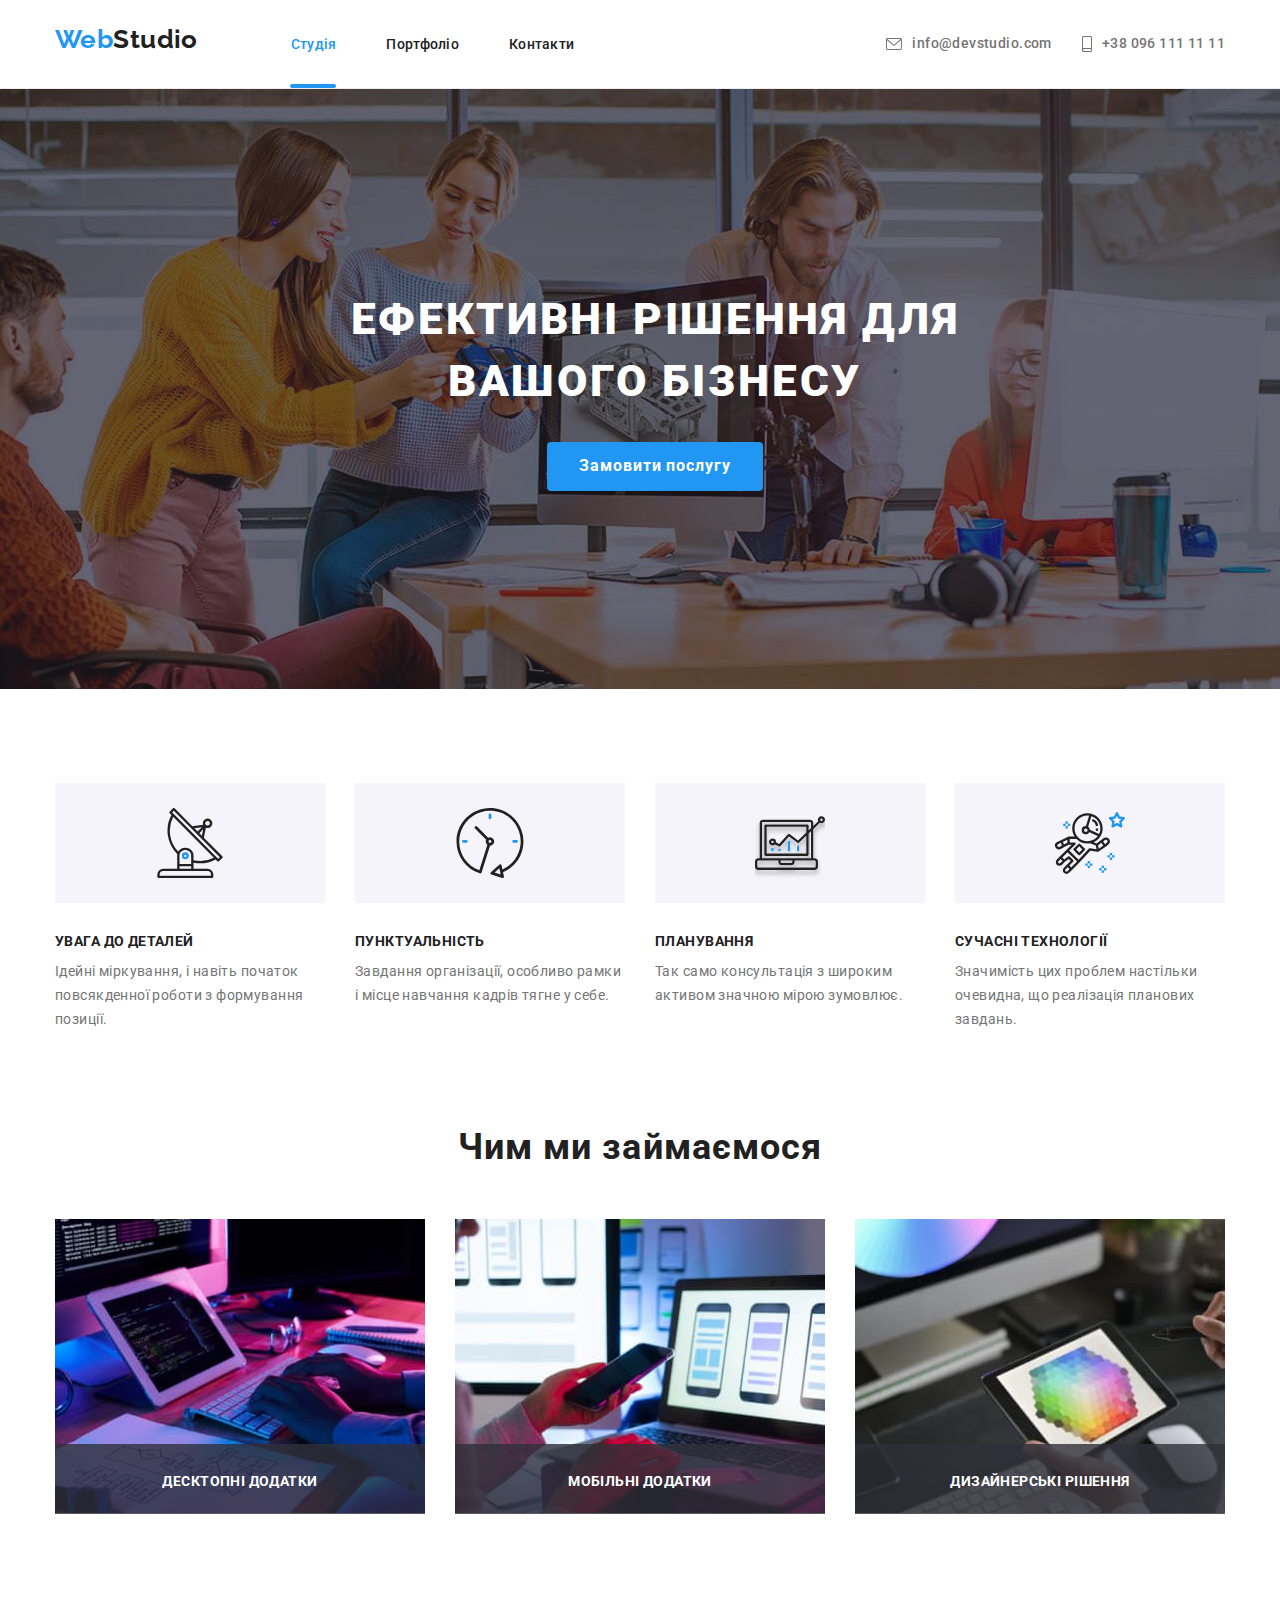
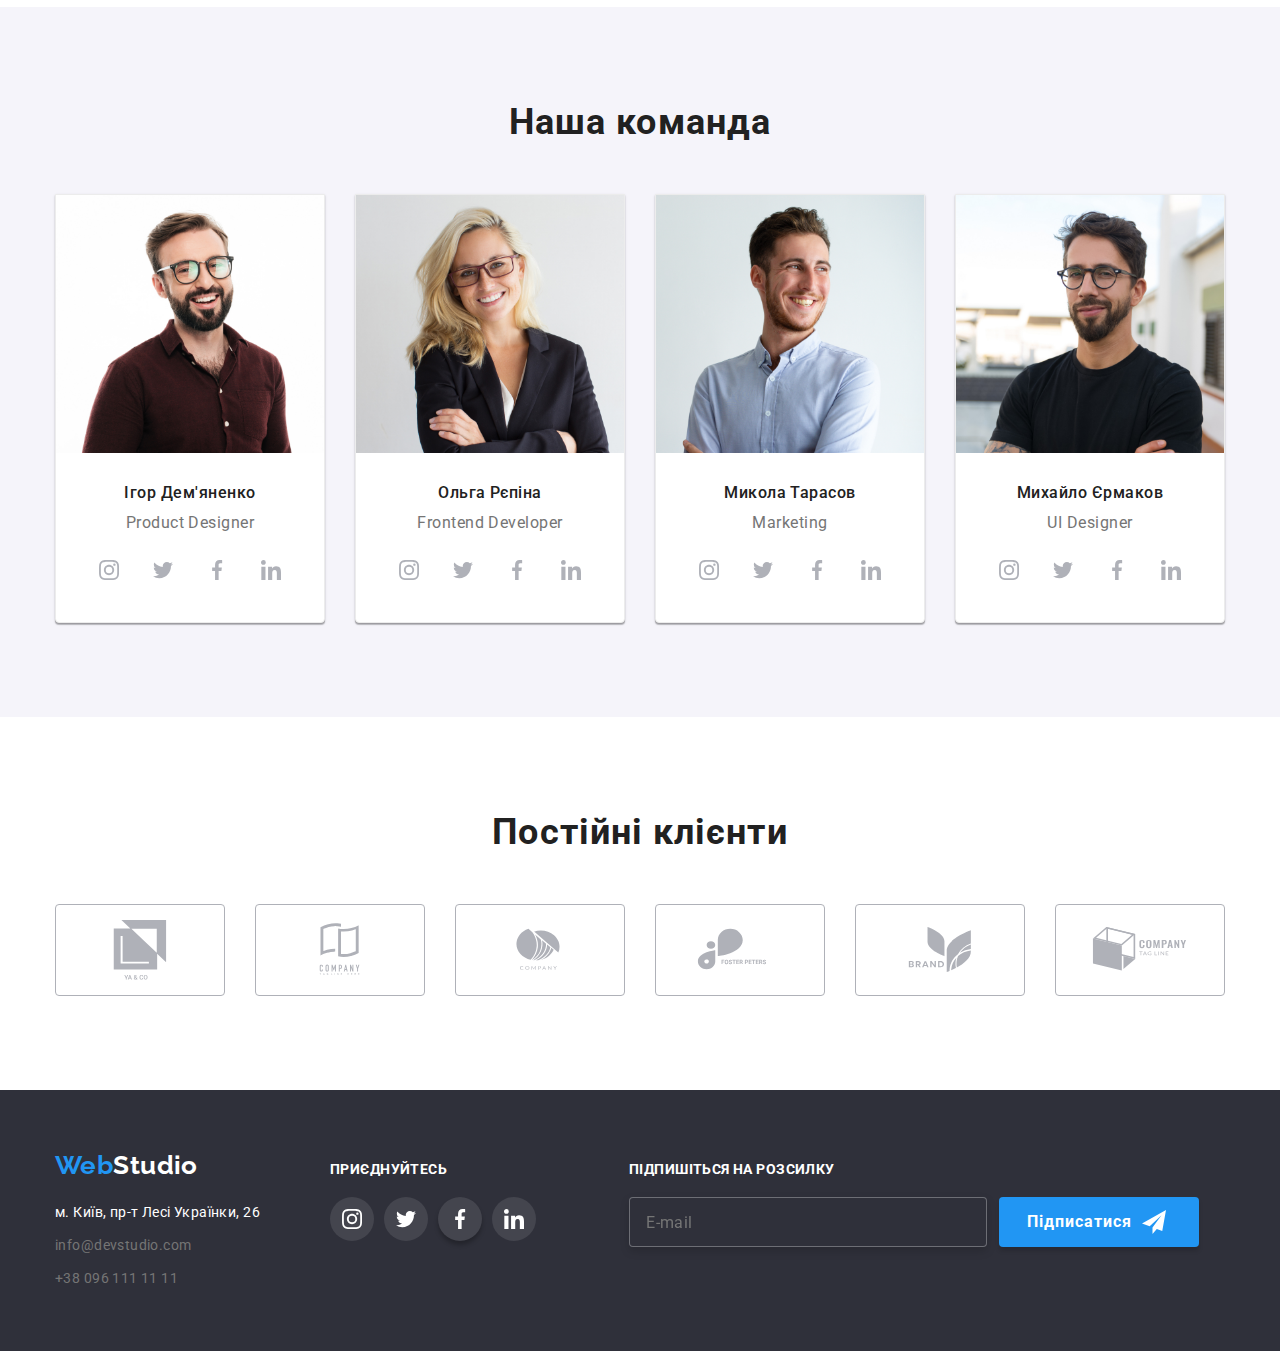
==== index.html @ ccd96817 "10.10" ====
<!DOCTYPE html>
<html lang="uk">
<head>
    
    <meta charset="UTF-8">
    <meta http-equiv="X-UA-Compatible" content="IE=edge">
    <meta name="viewport" content="width=device-width, initial-scale=1.0">
    <title>Document</title>
    <link rel="preconnect" href="https://fonts.googleapis.com">
    <link rel="preconnect" href="https://fonts.gstatic.com" crossorigin>
    <link href="https://fonts.googleapis.com/css2?family=Raleway:wght@700&family=Roboto:wght@400;500;700;900&display=swap" rel="stylesheet">
    <link rel="stylesheet" href="https://cdnjs.cloudflare.com/ajax/libs/modern-normalize/1.1.0/modern-normalize.min.css">
    <link rel="stylesheet" href="./css/stiles.css">
    
</head>

<body>
    <header>
       
 <div class="container">
    <div class="nav">
        <nav class="main-nav">
            <a href="./index.html" class="logo"><span class="web">Web</span>Studio </a>
            <ul class="site-nav">
                <li class="item-nav"><a href="./index.html" class="site-nav-active">Студія </a></li>
                <li class="item-nav"><a href="./portfolio.html" class="site-nav ">Портфоліо </a></li>
                <li class="item-nav"><a href="" class="site-nav">Контакти </a></li>
               
             </ul>
         </nav>
           
         <ul class="connection">
          
            
            <li class="icon-mail">
              <a href="mailto:info@devstudio.com" class="mail">
                 <svg class="mail-logo"><use  href="./img/sprite.svg#icon-envelope">
                 </use></svg>info@devstudio.com 
              </a>
            </li>
            
            <li class="icon-phone"><a href="tel:+380961111111" class="phone"> <svg class="phone-logo" >
              <use  href="./img/sprite.svg#icon-smartphone">
              </use>
             </svg>+38 096 111 11 11
           </a></li>
        </ul>
          
    </div>
   
        
            
        
 </div>
        
    </header>
    <main>
        
        <section class="hero">
            <div class="container"> 
                <div class="hero-div" >
                    <h1 class="hero-title">Ефективні рішення для вашого бізнесу</h1>
                     
                                 
                    <button  class="button order" data-modal-open>Замовити послугу</button>
                </div>
               
            </div> 
                
           
            
           
        </section>
       
       
            
            <section class="section">
                <div class="container">
                    
                 <h2 class="visually-hidden">Переваги роботи з нами</h2>
                  <ul class="benefits-m">
                    <li class="item icon-antena" >
                      
                            <h3 class="benefits">УВАГА ДО ДЕТАЛЕЙ</h3>
                            <p class="text">Ідейні міркування, і навіть початок повсякденної роботи з формування позиції. </p>
                       
                    </li>
    
                    <li class="item icon-clock">
                      
                        <h3 class="benefits">ПУНКТУАЛЬНІСТЬ</h3>
                        <p class="text">Завдання організації, особливо рамки і місце навчання кадрів тягне у себе.</p>
                    </li>
               
                    <li class="item icon-pc">
                        <h3 class="benefits">ПЛАНУВАННЯ</h3>
                        <p class="text">Так само консультація з широким активом значною мірою зумовлює. </p>
                        
                    </li>
            
                    <li class="item icon-cosmo">
                        <h3 class="benefits">СУЧАСНІ ТЕХНОЛОГІЇ</h3>
                        <p class="text">Значимість цих проблем настільки очевидна, що реалізація планових завдань.</p>
                        
                    </li>
                  </ul>
               </div>
            </section>
            <section class="section-ow">
                <h2 class="work list">Чим ми займаємося</h2>
                <div class="container">
                    <ul class="what we work">
                        <li class="item">
                            <div class="card-thumb-decstop">
                                <img src="./img/box1.jpg" alt="верстка" />
                                
                              </div>
                            
                        </li>

                        <li  class="item">
                            <div class="card-thumb-mobail">
                                <img src="./img/box2.jpg" alt="верстка" />
                              </div>
                            
                        </li>

                        <li  class="item">
                            <div class="card-thumb-disain">
                                <img src="./img/box3.jpg" alt="верстка" />
                              </div>
                            
                        </li>
                    </ul>
                </div>
            </section>

                    
             
                
                
            
            <section class="section-team ">
                
                    <h2 class="work"> Наша команда</h2>
                    <div class="container">
                      <ul class="team">
                        <li class="item-team">
                            
                                <div class="card-thumb">
                                  <img src="./img/igor.jpg" alt="Ігор Дем'яненко" />
                                </div>
                    
                                <div class="card-comand">
                                    <h3 class="comand">Ігор Дем'яненко</h3>
                                  <p class="card-text">
                                    Product Designer
                                  </p>
                                  <ul class="action" >
                                    
                                    <li class="list-social">
                                      <a href="" class="link-icon">
                                        <svg  class="svg" >
                                          <use href="./img/sprite.svg#icon-instagram">
                                          
                                          </use>
                                        </svg>
                                      </a>
                                      
                                    </li>
                                   <li class="list-social">
                                    <a href="" class="link-icon">
                                     <svg class="svg">
                                      <use href="./img/sprite.svg#icon-twitter">
                                      
                                      </use>
                                     </svg>
                                    </a>
                                   </li>

                                    
                                    <li class="list-social">
                                      <a href="" class="link-icon">
                                       <svg class="svg">
                                        <use href="./img/sprite.svg#icon-facebook">
                                        
                                        </use>
                                        </svg>
                                      </a>
                                    </li>
                                    
                                      <li class="list-social">
                                        <a href="" class="link-icon">
                                         <svg class="svg">
                                          <use href="./img/sprite.svg#icon-linkedin">
                                          
                                          </use>
                                          </svg>
                                        </a>
                                      </li>
                                    
                                  </ul>
                                </div>
                              
                        </li>


                        <li class="item-team">
                            
                                <div class="card-thumb">
                                  <img src="./img/olga.jpg" alt="Ольга Рєпіна" />
                                </div>
                    
                                <div class="card-comand">
                                    <h3 class="comand">Ольга Рєпіна</h3>
                                  <p class="card-text">
                                    Frontend Developer
                                  </p>

                                  <ul class="action" >
                                    
                                    <li class="list-social">
                                      <a href="" class="link-icon">
                                        <svg  class="svg" >
                                          <use href="./img/sprite.svg#icon-instagram">
                                          
                                          </use>
                                        </svg>
                                      </a>
                                      
                                    </li>
                                   <li class="list-social">
                                    <a href="" class="link-icon">
                                     <svg class="svg">
                                      <use href="./img/sprite.svg#icon-twitter">
                                      
                                      </use>
                                     </svg>
                                    </a>
                                   </li>

                                    
                                    <li class="list-social">
                                      <a href="" class="link-icon">
                                       <svg class="svg">
                                        <use href="./img/sprite.svg#icon-facebook">
                                        
                                        </use>
                                        </svg>
                                      </a>
                                    </li>
                                    
                                      <li class="list-social">
                                        <a href="" class="link-icon">
                                         <svg class="svg">
                                          <use href="./img/sprite.svg#icon-linkedin">
                                          
                                          </use>
                                          </svg>
                                        </a>
                                      </li>
                                    
                                  </ul>
                                </div>
                              
                        </li>


                        <li class="item-team">
                            
                                <div class="card-thumb">
                                  <img src="./img/mikola.jpg" alt="Микола Тарасов" />
                                </div>
                    
                                <div class="card-comand">
                                    <h3 class="comand">Микола Тарасов</h3>
                                  <p class="card-text">
                                    Marketing
                                  </p>

                                  <ul class="action" >
                                    
                                    <li class="list-social">
                                      <a href="" class="link-icon">
                                        <svg  class="svg" >
                                          <use href="./img/sprite.svg#icon-instagram">
                                          
                                          </use>
                                        </svg>
                                      </a>
                                      
                                    </li>
                                   <li class="list-social">
                                    <a href="" class="link-icon">
                                     <svg class="svg">
                                      <use href="./img/sprite.svg#icon-twitter">
                                      
                                      </use>
                                     </svg>
                                    </a>
                                   </li>

                                    
                                    <li class="list-social">
                                      <a href="" class="link-icon">
                                       <svg class="svg">
                                        <use href="./img/sprite.svg#icon-facebook">
                                        
                                        </use>
                                        </svg>
                                      </a>
                                    </li>
                                    
                                      <li class="list-social">
                                        <a href="" class="link-icon">
                                         <svg class="svg">
                                          <use href="./img/sprite.svg#icon-linkedin">
                                          
                                          </use>
                                          </svg>
                                        </a>
                                      </li>
                                    
                                  </ul>
                                </div>
                              
                            
                        </li>
                        <li class="item-team">
                            
                                <div class="card-thumb">
                                  <img src="./img/mixailo.jpg" alt="Михайло Єрмаков" />
                                </div>
                    
                                <div class="card-comand">
                                    <h3 class="comand">Михайло Єрмаков</h3>
                                  <p class="card-text">
                                    UI Designer
                                  </p>
                                  <ul class="action" >
                                    
                                    <li class="list-social">
                                      <a href="" class="link-icon">
                                        <svg  class="svg" >
                                          <use href="./img/sprite.svg#icon-instagram">
                                          
                                          </use>
                                        </svg>
                                      </a>
                                      
                                    </li>
                                   <li class="list-social">
                                    <a href="" class="link-icon">
                                     <svg class="svg">
                                      <use href="./img/sprite.svg#icon-twitter">
                                      
                                      </use>
                                     </svg>
                                    </a>
                                   </li>

                                    
                                    <li class="list-social">
                                      <a href="" class="link-icon">
                                       <svg class="svg">
                                        <use href="./img/sprite.svg#icon-facebook">
                                        
                                        </use>
                                        </svg>
                                      </a>
                                    </li>
                                    
                                      <li class="list-social">
                                        <a href="" class="link-icon">
                                         <svg class="svg">
                                          <use href="./img/sprite.svg#icon-linkedin">
                                          
                                          </use>
                                          </svg>
                                        </a>
                                      </li>
                                    
                                  </ul>
                                </div>
                              
                            
                        </li>
                    </ul>
                    </div>
                
                
                
            </section>
             <section>
              <h2 class="work">Постійні клієнти</h2>
              <div class="container">
                <ul class="clients">
                  
                  <li class="client-item">
                    <a href="" class="client-icon">
                      <svg class="client-logo" >
                       <use class="log" href="./img/sprite.svg#icon-Logo">
              
                       </use>
                      </svg>
                   </a>
                  </li>

                  <li class="client-item">
                    <a href="" class="client-icon">
                      <svg class="client-logo" >
                       <use class="log" href="./img/sprite.svg#icon-Logo-1">
              
                       </use>
                      </svg>
                   </a>
                  </li>

                  <li class="client-item">
                    <a href="" class="client-icon">
                      <svg class="client-logo" >
                       <use class="log" href="./img/sprite.svg#icon-Logo-2">
              
                       </use>
                      </svg>
                   </a>
                  </li>

                  <li class="client-item">
                    <a href="" class="client-icon">
                      <svg class="client-logo" >
                       <use class="log" href="./img/sprite.svg#icon-Logo-3">
              
                       </use>
                      </svg>
                   </a>
                  </li>

                  <li class="client-item">
                    <a href="" class="client-icon">
                      <svg class="client-logo" >
                       <use class="log" href="./img/sprite.svg#icon-Logo-4">
              
                       </use>
                      </svg>
                   </a>
                  </li>

                  <li class="client-item">
                    <a href="" class="client-icon">
                      <svg class="client-logo" >
                       <use class="log" href="./img/sprite.svg#icon-Logo-5">
              
                       </use>
                      </svg>
                   </a>
                  </li>
                </ul>
              </div>
             </section>
             
    </main>
    <footer>
        <div class="container">

          
          <div class="footer">
                    <ul class="footer-list">
                      <address>
                      <a href="./index.html" class="footer logo"><span class="web">Web</span><span class="studio">Studio</span>  </a>
                       <li class="item-footer"><a href="https://goo.gl/maps/DoAB9uZvHpaGdHEg8" class="address"> м. Київ, пр-т Лесі Українки, 26</a></li> 
                       <li class="item-footer"><a href="mailto:info@devstudio.com" class="footer-mail ">info@devstudio.com </a></li>
                       <li class="item-footer"><a href="tel:+380961111111" class="footer-phone">+38 096 111 11 11 </a></li>
                      </address>
                      </ul>

                <div class="union">
                  <p class="union-footer">ПРИЄДНУЙТЕСЬ</p>
                <ul class="link-footer">

                  <li class="list-social">
                    <a href="" class="icon-footer">
                      <svg  class="svg" >
                        <use href="./img/sprite.svg#icon-instagram">
                        
                        </use>
                      </svg>
                    </a>
                    
                  </li>

                  <li class="list-social">
                    <a href="" class="icon-footer">
                      <svg  class="svg" >
                        <use href="./img/sprite.svg#icon-twitter">
                        
                        </use>
                      </svg>
                    </a>
                    
                  </li>

                  <li class="list-social">
                    <a href="" class="icon-footer-fb">
                      <svg  class="svg" >
                        <use href="./img/sprite.svg#icon-facebook">
                        
                        </use>
                      </svg>
                    </a>
                    
                  </li>

                  <li class="list-social">
                    <a href="" class="icon-footer">
                      <svg  class="svg" >
                        <use href="./img/sprite.svg#icon-linkedin">
                        
                        </use>
                      </svg>
                    </a>
                    
                  </li>
                 
                  

                </ul>
                </div>
                <div class="footer-sub">
                <div class="subscription">
                  <label >Підпишіться на розсилку</label> <input type="email" placeholder="E-mail" class="subscry">
                  
                </div>

                
                  <button class="button-sub"> Підписатися  <svg class="send"><use  href="./img/sprite.svg#icon-icon-send">
                  </use></svg>
                </button>
                </div>
                
          </div>
            
                
                

                
            
           
        </div>
        
       

    </footer>
   
    <div class="backdrop is-hidden" data-modal>
      <div class="modal">

          <p class="data">Залиште свої данні, ми вам передзвонимо</p>
          
          

          <label  class="form-fild"><input type="text" placeholder=" " class="form-input">
              <span class="form-label">Ім'я</span> 
              <span class="icon">
                  <svg class="svg-modal">
                      <use href="/img/icons.svg.svg#icon-person-black">
                      
                      </use>
                    </svg>
              </span>
          </label>
              
              
              
              <label  class="form-fild"><input type="tel" placeholder=" " class="form-input">
                  <span class="form-label">Телефон</span> 
                  <span class="icon">
                      <svg class="svg-modal">
                          <use href="/img/icons.svg.svg#icon-phone-black">
                          
                          </use>
                        </svg>
                  </span>
              </label>
              
          
              <label  class="form-fild"><input type="email" placeholder=" " class="form-input">
                  <span class="form-label">Пошта</span> 
                  <span class="icon">
                      <svg class="svg-modal">
                          <use href="/img/icons.svg.svg#icon-email-black">
                          
                          </use>
                        </svg>
                  </span>
              </label>
  
         
              
            
              <label for="coment" class="form-fild">Коментар <textarea name="coment" id="coment" placeholder="Введіть текст" ></textarea></label>
             
            
  
        
          
          <label for="" class="check"><input type="checkbox" name="igree" value=""  class="box">Погоджуюсь з розсилкою та приймаю  <span class="treaty">  Умови договору.</span>
            </label>
         
      
          <button class="button-send">Відправити</button>
  
          <button  class="close-modal" data-modal-close>
          <svg class="svg-modal">
            <use href="/img/sprite.svg#icon-close-black-18dp-2-1-1">
            
            </use>
          </svg>
        </button>
      </div>
     </div>

    <script src="./js/modal.js"></script>
</body>
</html>
---- css/stiles.css ----
:root{
    --primary-text-color: #757575; 
    --title-text-color:#212121;
    --accent-color: #212121;
    --active-link-color:#2196F3;
    --primary-bg-color: #fffffF;
    --bg-color:#2F303A;
    --button-bg-color:#F5F4FA;
    --icon-fill-color:#AFB1B8;
    --card-set-gap: 30px;
    --time-transition-duration:cubic-bezier(0.4, 0, 0.2, 1);
    --card-shadow: 0px 2px 1px -1px rgba(0, 0, 0, 0.2),
    0px 1px 1px 0px rgba(0, 0, 0, 0.14), 
    0px 1px 3px 0px rgba(0, 0, 0, 0.12);
}
h1,
h2,
h3,
h4,
h5,
h6,
p {
  margin: 0;
  padding: 0;
  
}
a{
    text-decoration: none;
}
body{
    
    
   color: var(--primary-text-color);
   background-color: var(--primary-bg-color);
   font-family: Roboto, sans-serif;
   font-size: 14px;
   line-height: 1.71;
   letter-spacing: 0.03em
   
}
img {
    display: block;
    max-width: 100%;
    height: auto;
  }


ul{
    list-style: none;
    margin: 0;
    padding: 0;
    margin-bottom: 0;
 } 
 /* стили навигации */
 header{
    border-bottom: 1px solid #ECECEC;
    
    
 }
 /* container */
.container{
   
    width: 1200px;
    padding: 0 15px;
    margin-left: auto;
    margin-right: auto;
}
.nav{
    display: flex;
}
 .main-nav{
    display: flex;
    
 }
 


 /* логотип */
 .logo{
    display: flex;
   
    padding-top: 24px;
    padding-bottom: 25px;
    margin-right: 93px;
    font-family: raleway, sans-serif;
    color:var(--title-text-color);
    font-weight: 700;
    font-size: 26px;
    line-height: 1.2;
    text-decoration: none;
    
    transition-property: color;
    transition-duration: 250ms;
    transition-timing-function: var(--time-transition-duration);

 }
 .logo:hover,
 .logo:focus{
    color: var(--active-link-color);
 }
 .web{ 
    color: var(--active-link-color);
    font-style: normal;
    font-weight: 700;
    font-size: 26px;
    line-height: 1.2;
 }
 
 
 
 
 .site-nav{
    display: flex;
    align-items: center;
     
    color: var(--accent-color);
    font-style: normal;
    font-weight: 500;
    line-height: 1.2;
    letter-spacing: 0.02em;
    text-decoration: none;
    margin-bottom: 0px;
    margin-top: 0;
    padding-left: 0;
    transition-property: color;
    transition-duration: 250ms;
    transition-timing-function: var(--time-transition-duration);
 }
 .site-nav-active{
    position: relative;
    
    color: var(--active-link-color);
    }
    .site-nav-active::after{
        position: absolute;
        display:inline-flex;
        content: "";
        width:100%;
        height: 4px;
        border-radius: 4px;
        background-color: var(--active-link-color);
        bottom: -36.5px ;
        right: 0.6px;
    }
    .site-nav .site-nav{
        padding-top: 32px;
        padding-bottom: 32px;
    }
 .site-nav .item-nav:not(:last-child){
    margin-right: 50px;
    
 }
 
 
.site-nav:hover,
.site-nav:focus{
    color:var(--active-link-color);
}
/* connection */
.connection{ 
    
    display: flex;
    align-items: center;
   padding-left: 0;
    margin-top: 0;
    margin-bottom: 0; 
   margin-right: 0;
   margin-left: auto;
   font-weight: 500;
   
}

.mail{
    display: flex;
    align-items: center;
    padding-top: 32px;
    padding-bottom: 32px;
    color: var(--primary-text-color);
    text-decoration: none;
    transition-property: color;
    transition-duration: 250ms;
    transition-timing-function: var(--time-transition-duration);
}



 .mail-logo{
    
    fill: var(--primary-text-color);
    width: 16px;
    height: 12px;
    margin-right: 10px;
    transition-property: color;
    transition-duration: 250ms;
    transition-timing-function: var(--time-transition-duration);
}
 
 .phone-logo{
   
    width: 10px;
    height: 16px;
    
    margin-right: 10px;
    fill: var(--primary-text-color);
    transition-property: color;
    transition-duration: 250ms;
    transition-timing-function: var(--time-transition-duration);
}
.icon-phone{
    margin-left: 30px;
    fill: var(--primary-text-color);
    transition-property: color;
    transition-duration: 250ms;
    transition-timing-function: var(--time-transition-duration);
   
}


.mail:hover,
.mail:focus{
    color:var(--active-link-color);
}
.mail:hover svg,
.mail:focus svg{
    fill:var(--active-link-color);
}
.phone{
    display: flex;
    align-items: center;
    padding-top: 32px;
    padding-bottom: 32px;
    
    margin-top: 0;
    margin-bottom: 0;  
      
    color: var(--primary-text-color);
    text-decoration: none;
    transition-property: color;
    transition-duration: 250ms;
    transition-timing-function: var(--time-transition-duration);
}

.phone:hover, 
.phone:focus{
    color:var(--active-link-color);
}

.phone:hover svg, 
.phone:focus svg{
    fill:var(--active-link-color);
}


/* hero */
.hero{
   
   background-image:url(../img/Img\ Overlay.png), url(../img/Img.jpg);
   background-repeat: no-repeat;
    background-color: var(--bg-color);
    padding: 200px 0;
   background-size: cover;
    background-position: 50% 50%;
    max-width: 1600px;
    height: 600px;
    margin-left: auto;
    margin-right: auto;
 }
 .hero-div{
    width: 1200px;
    text-align: center;
    padding: 0;
 }
.hero-title{
    width: 696px;
    color: var(--primary-bg-color);
    font-style: normal;
    font-weight: 900;
    font-size: 44px;
    line-height: 1.4;
    letter-spacing: 0.06em;
    text-transform: uppercase;    
    margin-top: 0;  
    margin-bottom: 30px;  
    margin-left: auto;
    margin-right: auto;
    
}





/* Button */

.button{
    font-family: Roboto, sans-serif;
    color: var(--primary-bg-color);
    background-color: var(--active-link-color) ;
    cursor: pointer;
    font-weight: 700;
    font-size: 16px;
    line-height: 1.8;
    letter-spacing: 0.06em;
    border: none;
    min-width: 73px;
    transition-property: color;
    transition-duration: 250ms;
    transition-timing-function: var(--time-transition-duration);

}

.button.order{
    padding: 10px 32px;
    min-width: 216px;
    border-radius: 4px;
    
}

.button:hover,
.button:focus{
    color:var(--accent-color);
    background-color: var(--active-link-color);
}

.backdrop{
    position: fixed;
    top: 0;
    left: 0;
    width: 100%;
    height: 100%;
    background-color: rgba(0, 0, 0, 0.2);
    transition-duration: 250ms;
    transition-timing-function: var(--time-transition-duration)
}

.backdrop.is-hidden{
    opacity: 0;
    pointer-events: none;
}
.modal{
    position: absolute;
    display: flex;
    flex-direction: column;
    
    top: 50%;
    left: 50%;
    transform: translate(-50%, -50%);
    width: 528px;
    min-height: 581px;
    background-color: var(--primary-bg-color);
    box-shadow: 0px 1px 3px rgba(0, 0, 0, 0.12), 0px 1px 1px rgba(0, 0, 0, 0.14), 0px 2px 1px rgba(0, 0, 0, 0.2);
    border-radius: 4px;
    padding: 40px;
    
    
}
.data{
    font-family: 'Roboto';
    font-style: normal;
    font-weight: 700;
    font-size: 20px;
    line-height: 23px;
    text-align: center;
    letter-spacing: 0.03em;
    color: var(--accent-color);

    margin-bottom: 30px;
  }

  .form-fild{
    position: relative;
    margin-bottom: 24px;
    display: flex;
    flex-direction: column;
   
  }


  .form-label{
    position: absolute;
    top: 50%;
    left: 40px;
    margin: 0;
    padding: 0;
    transform: translateY(-50%)
  }

 
  .form-fild input {
   
    
    margin: 0;
    padding: 16px 20px;
    padding-left: 50px;
    border: 1px solid var(--accent-color);
    border-radius: 4px;
    height: 40px;
  }
  
  .form-fild input:focus{
    
    border: 1px solid var(--active-link-color);
   
  }
  
  
  
  
  
    
    textarea{
        resize: none;
        padding: 12px 16px;
        height: 120px;
        margin: 0;
    }
  
    .button-send{
      font-family: 'Roboto';
      font-style: normal;
      font-weight: 700;
      font-size: 16px;
      line-height: 30px;
      margin-left: auto;
      margin-right: auto;
      letter-spacing: 0.06em;
      color: var(--primary-bg-color);
      background-color: var(--active-link-color);
      cursor: pointer;
      border: none;
      border-radius: 4px;
      padding: 10px 52px;
      
    }
  
    .check{
      display: flex;
      justify-content: center;
      align-items: center;
      margin-bottom: 30px;
      font-family: 'Roboto';
      font-style: normal;
      font-weight: 400;
      font-size: 14px;
      line-height: 24px;
      /* identical to box height, or 171% */

      letter-spacing: 0.03em;

      color: var(--primary-text-color);

    }
   
     
   .box{
    margin-right: 7px;
    width: 16px;
    height: 15px;
    
   }
   
  
   .icon{
    position: absolute;
    display: inline-block;
    top: 50%;
    left: 14px;
    transform: translateY(-50%);
    
    
   }

.svg-modal{
    width: 18px;
    height: 18px;
    top: 50%;
    transform: translateY(20%);
}

.form-fild:focus-within > .icon, .form-input:not(:placeholder-shown) + .svg-modal{
    fill: var(--active-link-color);
}

.treaty{
    color: var(--active-link-color);
    text-decoration: underline;
    margin-left: 5px;
}

.close-modal{
    position: absolute;
   
    right: -6px;
    top: 8px;
    width: 30px;
    height: 30px;
    
    fill: var(--accent-color);
    
    background-color: var(--primary-bg-color);
    background-position: center;
    border: none;
    border-radius: 50%;
    cursor: pointer;
}

.close-modal:hover{
    fill: var(--active-link-color)
}



.form-fild:focus-within > .form-label, .form-input:not(:placeholder-shown) + .form-label
 {
  transform: translate(-40px, -42px);
 
 }
/* class="benefits" */

.benefits-m{
    display: flex;
    margin-top: 0;
    margin-bottom: 0;
    padding: 0;
   
}
.benefits-m .item{
 width: 270px;
 
}
.benefits-m .item:not(:last-child){
    margin-right: 30px;
}

.benefits-m .item::before{
    display: block;
    content: "";
    height: 120px;
    background-color: var(--button-bg-color);
    background-repeat: no-repeat;
    background-position: center; 
    
}

 
.icon-antena::before{
    background-image: url("../img/Group\ \(1\).svg");
   
}
.icon-clock::before{
    background-image:url("../img/clock\ 1\ \(1\).svg") ;
}
.icon-pc::before{
    background-image: url("../img/diagram\ 1\ \(1\).svg");
}
.icon-cosmo::before{
    background-image: url("../img/astronaut\ 1\ \(1\).svg");
}
.visually-hidden{
    position: absolute;
  width: 1px;
  height: 1px;
  margin: -1px;
  border: 0;
  padding: 0;
  white-space: nowrap;
  clip-path: inset(100%);
  clip: rect(0 0 0 0);
  overflow: hidden;
}
.benefits{
    font-style: normal;
    font-weight: 700;
    font-size: 14px;
    line-height: 1.2;
    letter-spacing: 0.03em;
    text-transform: uppercase;
    color: var(--title-text-color);
    margin: 0;
    margin-bottom: 10px;
    margin-top: 30px;

}
.text{
    margin: 0;
}

/* section */
section{
    
   
    padding-top: 94px;
    padding-bottom: 94px;
}
.section-ow{
    padding-top: 0;
}

 .card-thumb{
    position: relative;
}

.card-thumb-decstop::before{
    position: absolute;
    content: "";
    display: flex;
    width: 100%;
    height: 70px;
    background-color: rgba(47, 48, 58, 0.8);
    transform: translate(0%, 225px);
}

.card-thumb-decstop::after{
    position: absolute;
    content: "Десктопні додатки";
    font-weight: 700;
    font-size: 14px;
    line-height: 16px;
    text-align: center;
    letter-spacing: 0.03em;
    color: var(--primary-bg-color);
    text-transform: uppercase;
    transform: translate(-50%, -40px);
}

.card-thumb-mobail{
    position: relative;
}
.card-thumb-mobail::before{
    position: absolute;
    content: "";
    display: flex;
    width: 100%;
    height: 70px;
    background-color: rgba(47, 48, 58, 0.8);
    transform: translate(0%, 225px);
}

.card-thumb-mobail::after{
    position: absolute;
    content: "Мобільні додатки";
    font-weight: 700;
    font-size: 14px;
    line-height: 16px;
    text-align: center;
    letter-spacing: 0.03em;
    color: var(--primary-bg-color);
    text-transform: uppercase;
    transform: translate(-50%, -40px);
}

.card-thumb-disain{
    position: relative;
}
.card-thumb-disain::before{
    position: absolute;
    content: "";
    display: flex;
    width: 100%;
    height: 70px;
    background-color: rgba(47, 48, 58, 0.8);
    transform: translate(0%, 225px);
}

.card-thumb-disain::after{
    position: absolute;
    content: "Дизайнерські рішення";
    font-weight: 700;
    font-size: 14px;
    line-height: 16px;
    text-align: center;
    letter-spacing: 0.03em;
    color: var(--primary-bg-color);
    text-transform: uppercase;
    transform: translate(-50%, -40px);
}

.card-thumb-decstop{
    position: relative;
}
/* Чим ми займаємось */


.work.list{
   
    font-style: normal;
    font-weight: 700;
    font-size: 36px;
    line-height: 1.2;
   text-align: center;
    letter-spacing: 0.03em;
   
   margin: 0;
   margin-bottom: 50px;
    color: var(--title-text-color);
}
.what.we.work{
   
  list-style: none;
  display: flex;
  gap: var(--card-set-gap);
  margin-bottom: 0;
}



/* team*/
.work{
    font-style: normal;
    font-weight: 700;
    font-size: 36px;
    line-height: 1.2;
    text-align: center;
    letter-spacing: 0.03em;
   
   margin: 0;
   margin-bottom: 50px;
    color: var(--title-text-color);
}
.section-team{
    background-color: var(--button-bg-color);
    padding: 94px 0;
}
.team{
    display: flex;
    margin-top: 0;
    margin-bottom: 0;
    padding-left: 0;
    border-radius: 4px;
  
    
    
}
.team .item-team{
    width: 270px;
    margin-right: 30px;
    border: 1px solid#ECECEC;
    border-radius: 0px 0px 4px 4px;
    background-color: var(--primary-bg-color);
    box-shadow: 0px 1px 3px rgba(0, 0, 0, 0.12), 
    0px 1px 1px rgba(0, 0, 0, 0.14), 
    0px 2px 1px rgba(0, 0, 0, 0.2);
}   
.team .item-team:nth-child(4n){
    margin-right: 0;
}

.card-comand{
    padding: 30px 0;

}
.comand{
    margin-bottom: 10px;
    line-height: 1.2;
    letter-spacing: 0.03em;
    color:  var(--title-text-color);
    font-weight: 500;
    text-align: center;
    box-shadow:(0px 4px 4px rgba(0, 0, 0, 0.25));
}

.action{
    display: flex;
    
    justify-content: center;
    margin-bottom: 0;
    
}
.svg{
    
    width: 20px;
    height: 20px;
    padding: 0;
   
}
  .list-social{
    
    margin-left: 10px;
}
.list-social:nth-child(1){
    margin-left: 0;
   }


   .link-icon{
    width: 44px;
    height: 44px;
    display: flex;
    align-items: center;
    justify-content: center;
    border: none;
    border-radius: 50%;
    background-color: var(--primary-bg-color);
    fill: var(--icon-fill-color);
    transition-property: background-color, fill;
    transition-duration: 250ms;
    transition-timing-function: var(--time-transition-duration);
    
   } 

   .link-icon:hover,
   .link-icon:focus{
    background-color: var(--active-link-color);
    fill: var(--primary-bg-color);
   }

   
    
.card-text{
    margin-bottom: 16px;
    font-size: 16px;
    line-height: 1.2;
    letter-spacing: 0.03em;
    color: var(--primary-text-color);
    text-align: center;
    font-weight: 400;
}

.clients{
    display: flex;
    margin-top: 0;
    margin-bottom: 0;
    padding-left: 0;
}

.client-item{
    display: flex;
    justify-content: center;
    width: 170px;
    height: 92px;
    margin-left: 30px;
    
   
}

.client-item:nth-child(1){
 margin-left: 0;
}

.client-icon{
    display: flex;
    justify-content: center;
    align-items: center;
    fill: var(--icon-fill-color);
    width: 100%;
    height: 100%;
    border: 1px solid #AFB1B8;
    border-radius: 4px;
    transition-property: border, fill;
    transition-duration: 250ms;
    transition-timing-function: var(--time-transition-duration);
}

.client-logo{
   width: 106px;
   height: 60px;
}

.client-icon:hover,
.client-icon:focus{
fill: var(--active-link-color);
border: 1px solid var(--active-link-color);
}


/* footer */

footer{
    display: flex;
    margin-bottom: 0;
    margin: 0px  ;
    padding: 60px 0;
    background-color: var(--bg-color);
    color: var(--primary-bg-color);
   
    
}
.footer{
    display: flex;
    align-items: baseline;
}

.footer.logo{
    display: inline-block;
    margin-bottom: 20px;
    margin-left: 0;
    margin-right: 0;
    padding: 0;
}

 .item-footer{
    margin-bottom: 9px;
}
 .item-footer:last-child{
    margin-bottom: 0;
}
.address{
    
    text-decoration: none;
    font-style: normal;
    color:var(--primary-bg-color)
    


}

.footer-mail,
.footer-phone{
    font-style: normal;
    color: var(--primary-text-color);
    text-decoration: none;
    transition-property: color;
    transition-duration: 250ms;
    transition-timing-function: var(--time-transition-duration);   
    
}
.address:hover,
.address:focus,
.footer-mail:hover,
.footer-mail:focus,
.footer-phone:hover,
.footer-phone:focus{
    color:var(--active-link-color);
    
}

.link-footer{
    display: flex;
    
    
}
.union{
    margin-left: 70px;
    
}

.union-footer{
    
   
    font-weight: 700;
    font-size: 14px;
    line-height: 16px;
    letter-spacing: 0.03em;
    text-transform: uppercase;
    margin-bottom: 20px;
}
.icon-footer{
    display: flex;
    align-items: center;
    justify-content: center;
    background-color: rgba(255, 255, 255, 0.1);
    border: none;
    border-radius: 50%;
    width: 44px;
    height: 44px;
    fill: var(--primary-bg-color);
    transition-property: background-color;
    transition-duration: 250ms;
    transition-timing-function: var(--time-transition-duration);
}
.icon-footer:hover,
.icon-footer:focus,
.icon-footer-fb:focus,
.icon-footer-fb:hover{
    background-color: var(--active-link-color);
}


.icon-footer-fb{
    display: flex;
    align-items: center;
    justify-content: center;
    background-color: rgba(255, 255, 255, 0.1);
    border: none;
    border-radius: 50%;
    width: 44px;
    height: 44px;
    fill: var(--primary-bg-color);
    box-shadow: 0px 4px 4px rgba(0, 0, 0, 0.25);
}

.subscription{
    display: flex;
    flex-direction: column;
    justify-content: center;
    margin-left: 93px;
    text-transform: uppercase;
    font-weight: 700;
    font-size: 14px;
    line-height: 16px;
}

.subscry{
    width: 358px;
    height: 50px;
    background-color: var(--bg-color);
    border: 1px solid rgba(255, 255, 255, 0.3);
    filter: drop-shadow(0px 4px 4px rgba(0, 0, 0, 0.15));
    border-radius: 4px;
    padding-left: 16px;
    margin-top: 20px;
    font-family: 'Roboto';
    font-style: normal;
    font-weight: 400;
    font-size: 16px;
    line-height: 20px;
    /* identical to box height, or 125% */
    letter-spacing: 0.03em;
    color: rgba(255, 255, 255, 0.6);
}

.button-sub{
    width: 200px;
    height: 50px;
    background-color: var(--active-link-color);
    box-shadow: 0px 4px 4px rgba(0, 0, 0, 0.15);
    border-radius: 4px;
    border: none;
    padding: 10px 28px;
    font-family: 'Roboto';
    font-style: normal;
    font-weight: 700;
    font-size: 16px;
    line-height: 30px;
/* identical to box height, or 188% */
    letter-spacing: 0.06em;
    color: var(--primary-bg-color);
    margin-left: 12px;
    cursor: pointer;
    display: flex;
    align-items: center;

}

.button-sub:hover,
.button-sub:focus{
    color:var(--accent-color);
    
}

.button-sub:hover svg,
.button-sub:focus svg{
    fill:var(--accent-color);
}

.send{
    width: 24px;
    height: 24px;
    fill: var(--primary-bg-color);
    margin-left: 10px;
}

.footer-sub{
    display: flex;
    align-items: flex-end
}
/* portfolio */

.studio{
    color: var(--primary-bg-color);
    font-style: normal;
    font-weight: 700;
    font-size: 26px;
    line-height: 31px;
}
.studio:hover{
color:var(--active-link-color);
}


.our-work{
    display: flex;
    justify-content: center;
    min-width: 73px;
    padding-left: 0;
    margin-top: 0;
    margin-bottom: 50px;
    border-radius: 4px;
   
   

    
}

.our-work .item + .item{
    margin-left: 8px;
}
.button.port.active{
    background-color: var(--active-link-color);
    color: var(--primary-bg-color) ;
    padding: 6px 25px;
   
}
.button.port{
    color: var(--accent-color);
    font-style: normal;
    font-weight: 500;
    font-size: 16px;
    line-height: 1.2;
    background-color: var(--button-bg-color);
    letter-spacing: 0.03em;
    height: 38px;
    left: 593px;
    top: 174px;
    padding: 6px 22px;
    border-radius: 4px;
    transition-property: color, background-color;
    transition-duration: 250ms;
    transition-timing-function: var(--time-transition-duration);
}
.button.port.active:hover,
.button.port.active:focus,
.button.port:hover,
.button.port:focus{
    color: var(--primary-bg-color);
    background-color: var(--active-link-color);
}
.item-foto{
    
    transition-property:  box-shadow;
    transition-duration: 250ms;
    transition-timing-function: var(--time-transition-duration);
    
}
.foto-overley{
    position: relative;
    width: 370px;
    height: 294px;
    overflow: hidden;
}
.foto-overley::before{
    position: absolute;
    content: "";
    top: 0;
    left: 0;
    width: 100%;
    height: 100%;
    background-color: rgba(33, 150, 243, 0.9);;
    transform: translatey(100%);
    transition: transform 250ms var(--time-transition-duration);
}
.foto-overley::after{
    position: absolute;
    content: "Ресурс пропонує комплексні пропозиції з різним рівнем функціоналу та сервісів. Все це дозволить відвідувачу отримати вичерпні відомості про компанію чи приватну особу.";
    font-size: 18px;
    line-height: 1.56;
    color: var(--primary-bg-color);
    top: 0;
    left: 0;
    width: 100%;
    padding: 63px 24px;
    transform: translatey(100%);
    transition: transform 250ms var(--time-transition-duration);
    
}

 .item-foto:hover .foto-overley::after, 
 .item-foto:focus .foto-overley:focus:after,
 .item-foto:hover .foto-overley::before, 
 .item-foto:focus .foto-overley:focus::before{
    transform: translateY(0);
}


.item-foto:hover, 
.item-foto:focus{
    box-shadow: 0px 4px 4px rgba(0, 0, 0, 0.25);
}
.port-photo{
    width: 1200px;
    display: flex;
    flex-wrap: wrap;
    padding-left: 0;
    padding-right: 0;
    margin-top: 0;
    margin-bottom: 0;
    
}

.list-foto{
    text-decoration: none;
}

.port-photo > .item-foto{
    flex-basis: calc(100% / 3 - var(--card-set-gap));
    
    
    margin-left: var(--card-set-gap);
    margin-top: var(--card-set-gap);
}
.port-photo > .item-foto:nth-child(3n + 1) {
    margin-left: 0;
   
  }
  .port-photo > .item-foto:nth-child(-n + 3) {
    margin-top: 0;
  }


   
.portfolio{
    margin-bottom: 4px;
    font-style: normal;
    font-weight: 700;
    font-size: 18px;
    line-height: 2;
    
    letter-spacing: 0.06em;
    color: var(--title-text-color);

}

.name{
   
    font-style: normal;
    font-weight: 400;
    font-size: 16px;
    line-height: 1.88;
    letter-spacing: 0.03em;
    color: var(--primary-text-color);
    margin: 0;
}
.card-content{
    padding: 20px 24px;
    border: 1px solid #EEEEEE;
    
}
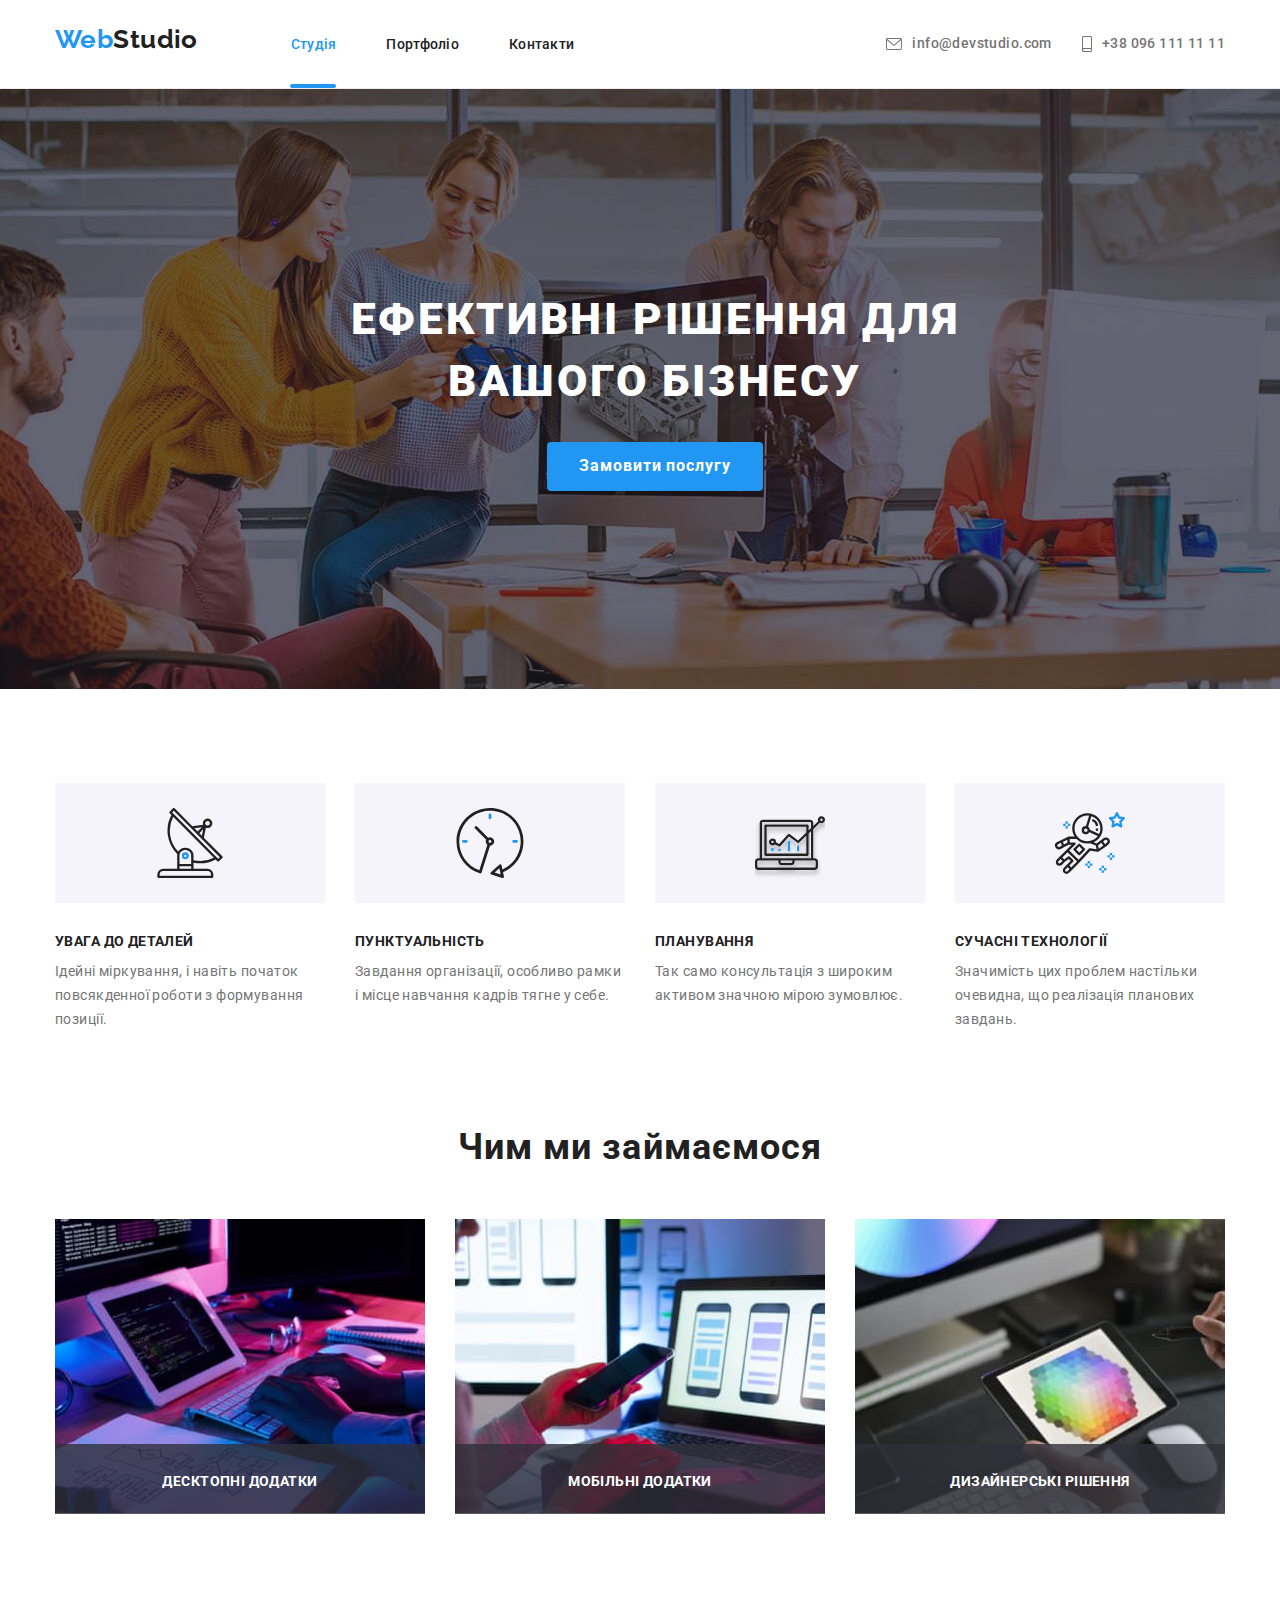
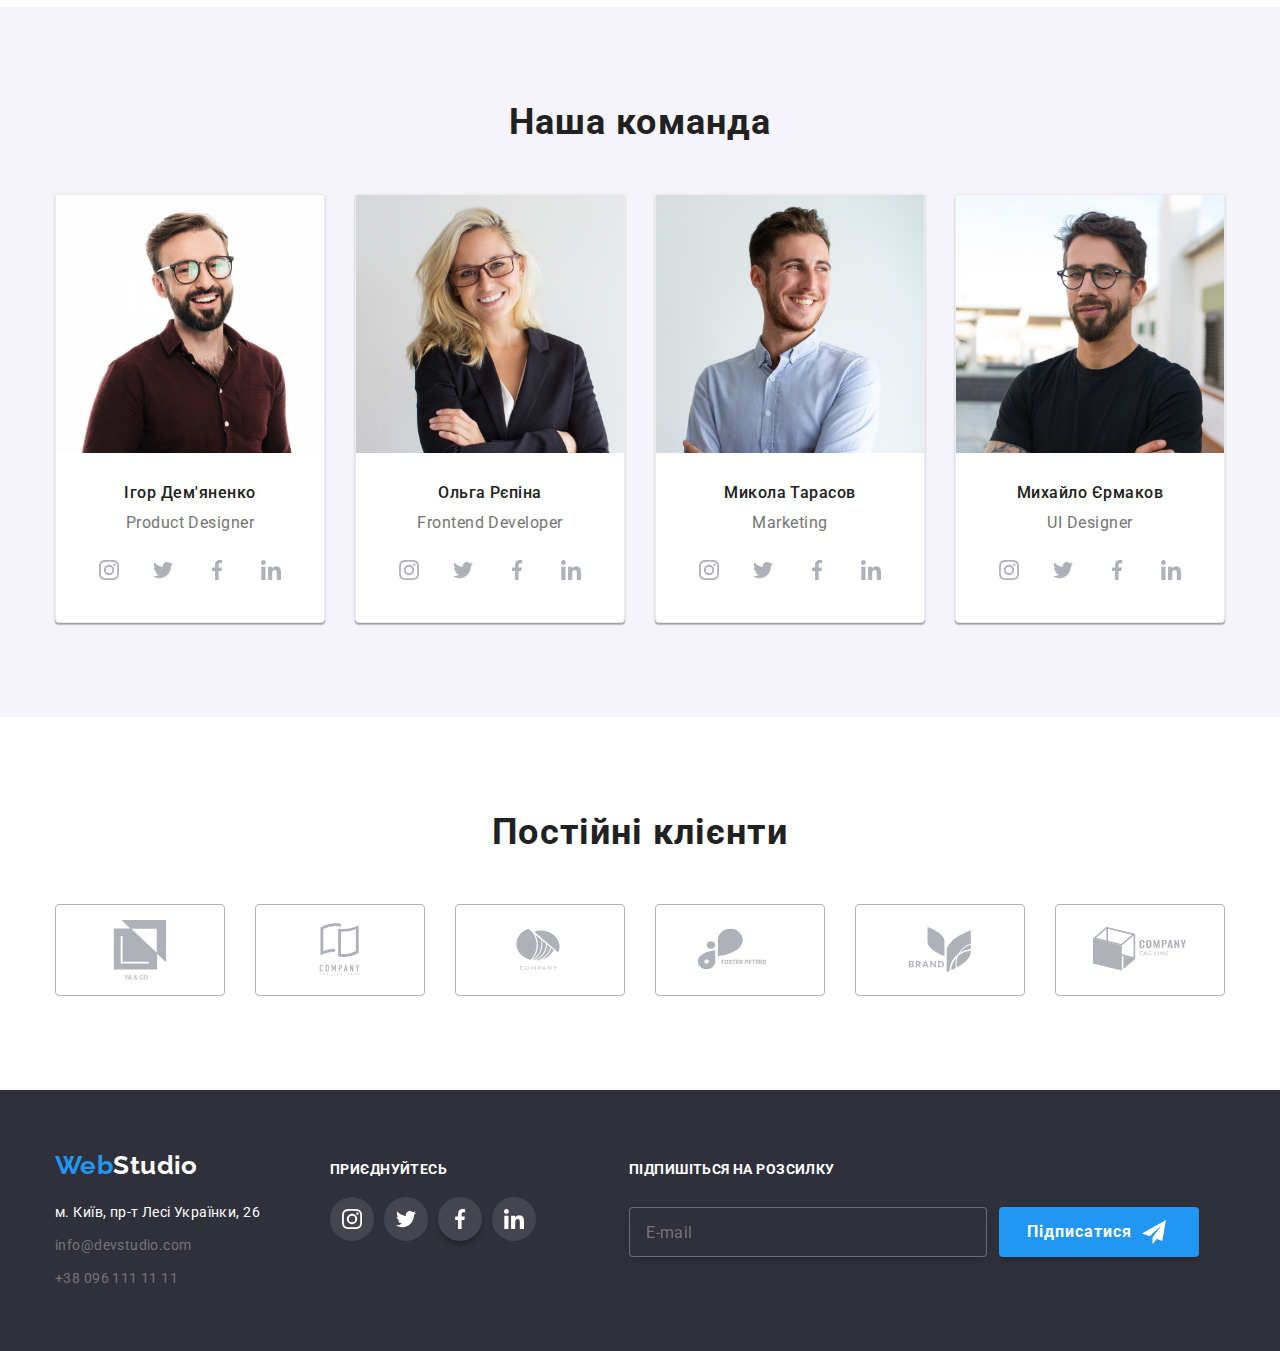
==== commit 4a8d447d: "11.10" ====
--- a/index.html
+++ b/index.html
@@ -539,12 +539,6 @@
                 </div>
                 
           </div>
-            
-                
-                
-
-                
-            
            
         </div>
         
@@ -553,71 +547,84 @@
     </footer>
    
     <div class="backdrop is-hidden" data-modal>
-      <div class="modal">
-
-          <p class="data">Залиште свої данні, ми вам передзвонимо</p>
-          
-          
-
-          <label  class="form-fild"><input type="text" placeholder=" " class="form-input">
-              <span class="form-label">Ім'я</span> 
+      
+
+         
+          
+          <form class="modal">
+
+            <p class="data">Залиште свої данні, ми вам передзвонимо</p>
+
+
+
+
+            <label  class="form-fild">Ім'я<input type="text" placeholder=" " class="form-input">
+              
               <span class="icon">
                   <svg class="svg-modal">
-                      <use href="/img/icons.svg.svg#icon-person-black">
+                      <use href="./img/icons.svg.svg#icon-person-black">
                       
                       </use>
                     </svg>
               </span>
           </label>
-              
-              
-              
-              <label  class="form-fild"><input type="tel" placeholder=" " class="form-input">
-                  <span class="form-label">Телефон</span> 
-                  <span class="icon">
-                      <svg class="svg-modal">
-                          <use href="/img/icons.svg.svg#icon-phone-black">
-                          
-                          </use>
-                        </svg>
-                  </span>
-              </label>
-              
-          
-              <label  class="form-fild"><input type="email" placeholder=" " class="form-input">
-                  <span class="form-label">Пошта</span> 
-                  <span class="icon">
-                      <svg class="svg-modal">
-                          <use href="/img/icons.svg.svg#icon-email-black">
-                          
-                          </use>
-                        </svg>
-                  </span>
-              </label>
-  
-         
-              
-            
-              <label for="coment" class="form-fild">Коментар <textarea name="coment" id="coment" placeholder="Введіть текст" ></textarea></label>
-             
-            
-  
+          
+            
+          
+            <label  class="form-fild">Телефон<input type="tel" placeholder=" " class="form-input">
+              
+              <span class="icon">
+                  <svg class="svg-modal">
+                      <use href="./img/icons.svg.svg#icon-phone-black">
+                      
+                      </use>
+                    </svg>
+              </span>
+          </label>
+          
+
+          
+            
+              <label  class="form-fild" >Пошта <input type="email" placeholder=" " class="form-input">
+               
+                <span class="icon">
+                    <svg class="svg-modal">
+                        <use href="./img/icons.svg.svg#icon-email-black">
+                        
+                        </use>
+                      </svg>
+                </span>
+            </label>
+          
+            <label > Коментар
+              
+               <textarea name="" placeholder="Введіть текст" ></textarea>
+               
+            </label>
+           
+          
+
+      
         
-          
-          <label for="" class="check"><input type="checkbox" name="igree" value=""  class="box">Погоджуюсь з розсилкою та приймаю  <span class="treaty">  Умови договору.</span>
-            </label>
-         
-      
-          <button class="button-send">Відправити</button>
-  
-          <button  class="close-modal" data-modal-close>
+        <label  class="check"><input type="checkbox" name="igree" value=""  class="box">Погоджуюсь з розсилкою та приймаю  <span class="treaty">  Умови договору.</span>
+          </label>
+       
+    
+        <button class="button-send">Відправити</button>
+
+        <button  class="close-modal" data-modal-close>
           <svg class="svg-modal">
-            <use href="/img/sprite.svg#icon-close-black-18dp-2-1-1">
+            <use href="./img/sprite.svg#icon-close-black-18dp-2-1-1">
             
             </use>
           </svg>
         </button>
-      </div>
+          </form>
+            
+              
+  
+          
+      
      </div>
 
     <script src="./js/modal.js"></script>
--- a/css/stiles.css
+++ b/css/stiles.css
@@ -368,33 +368,45 @@
   }
 
   .form-fild{
+    display: flex;
+    flex-direction: column;
     position: relative;
-    margin-bottom: 24px;
-    display: flex;
-    flex-direction: column;
+   
+    
+   
    
   }
 
 
-  .form-label{
+  /* .form-label{
     position: absolute;
-    top: 50%;
-    left: 40px;
+    top: -18px;
+    left: 0px;
     margin: 0;
     padding: 0;
-    transform: translateY(-50%)
-  }
-
+    font-family: 'Roboto';
+    font-style: normal;
+    font-weight: 400;
+    font-size: 12px;
+    line-height: 14px;
+    letter-spacing: 0.01em;
+  } */
+
+
+label{
+    margin: 0;
+    display: flex;
+    flex-direction: column;
+    margin-bottom: 10px;
+}
+  
  
   .form-fild input {
-   
-    
     margin: 0;
     padding: 16px 20px;
-    padding-left: 50px;
-    border: 1px solid var(--accent-color);
+    padding-left: 42px;
+    border: 1px solid rgba(33, 33, 33, 0.2);
     border-radius: 4px;
-    height: 40px;
   }
   
   .form-fild input:focus{
@@ -403,18 +415,21 @@
    
   }
   
-  
-  
-  
-  
-    
-    textarea{
+    
+  textarea{
+       
         resize: none;
+        margin: 0;
+        border: 1px solid rgba(33, 33, 33, 0.2);
+        border-radius: 4px;
         padding: 12px 16px;
         height: 120px;
-        margin: 0;
     }
   
+    textarea:hover{
+        border: 1px solid var(--active-link-color);
+    }
+
     .button-send{
       font-family: 'Roboto';
       font-style: normal;
@@ -437,6 +452,7 @@
       display: flex;
       justify-content: center;
       align-items: center;
+      flex-direction: row;
       margin-bottom: 30px;
       font-family: 'Roboto';
       font-style: normal;
@@ -465,7 +481,8 @@
     display: inline-block;
     top: 50%;
     left: 14px;
-    transform: translateY(-50%);
+    transform: translate (-50%);
+    
     
     
    }
@@ -488,6 +505,8 @@
 }
 
 .close-modal{
+    display: flex;
+    
     position: absolute;
    
     right: -6px;
@@ -498,8 +517,8 @@
     fill: var(--accent-color);
     
     background-color: var(--primary-bg-color);
-    background-position: center;
-    border: none;
+    
+    border: 1px solid rgba(0, 0, 0, 0.1);
     border-radius: 50%;
     cursor: pointer;
 }
@@ -510,11 +529,11 @@
 
 
 
-.form-fild:focus-within > .form-label, .form-input:not(:placeholder-shown) + .form-label
+/* .form-fild:focus-within > .form-label, .form-input:not(:placeholder-shown) + .form-label
  {
   transform: translate(-40px, -42px);
  
- }
+ } */
 /* class="benefits" */
 
 .benefits-m{
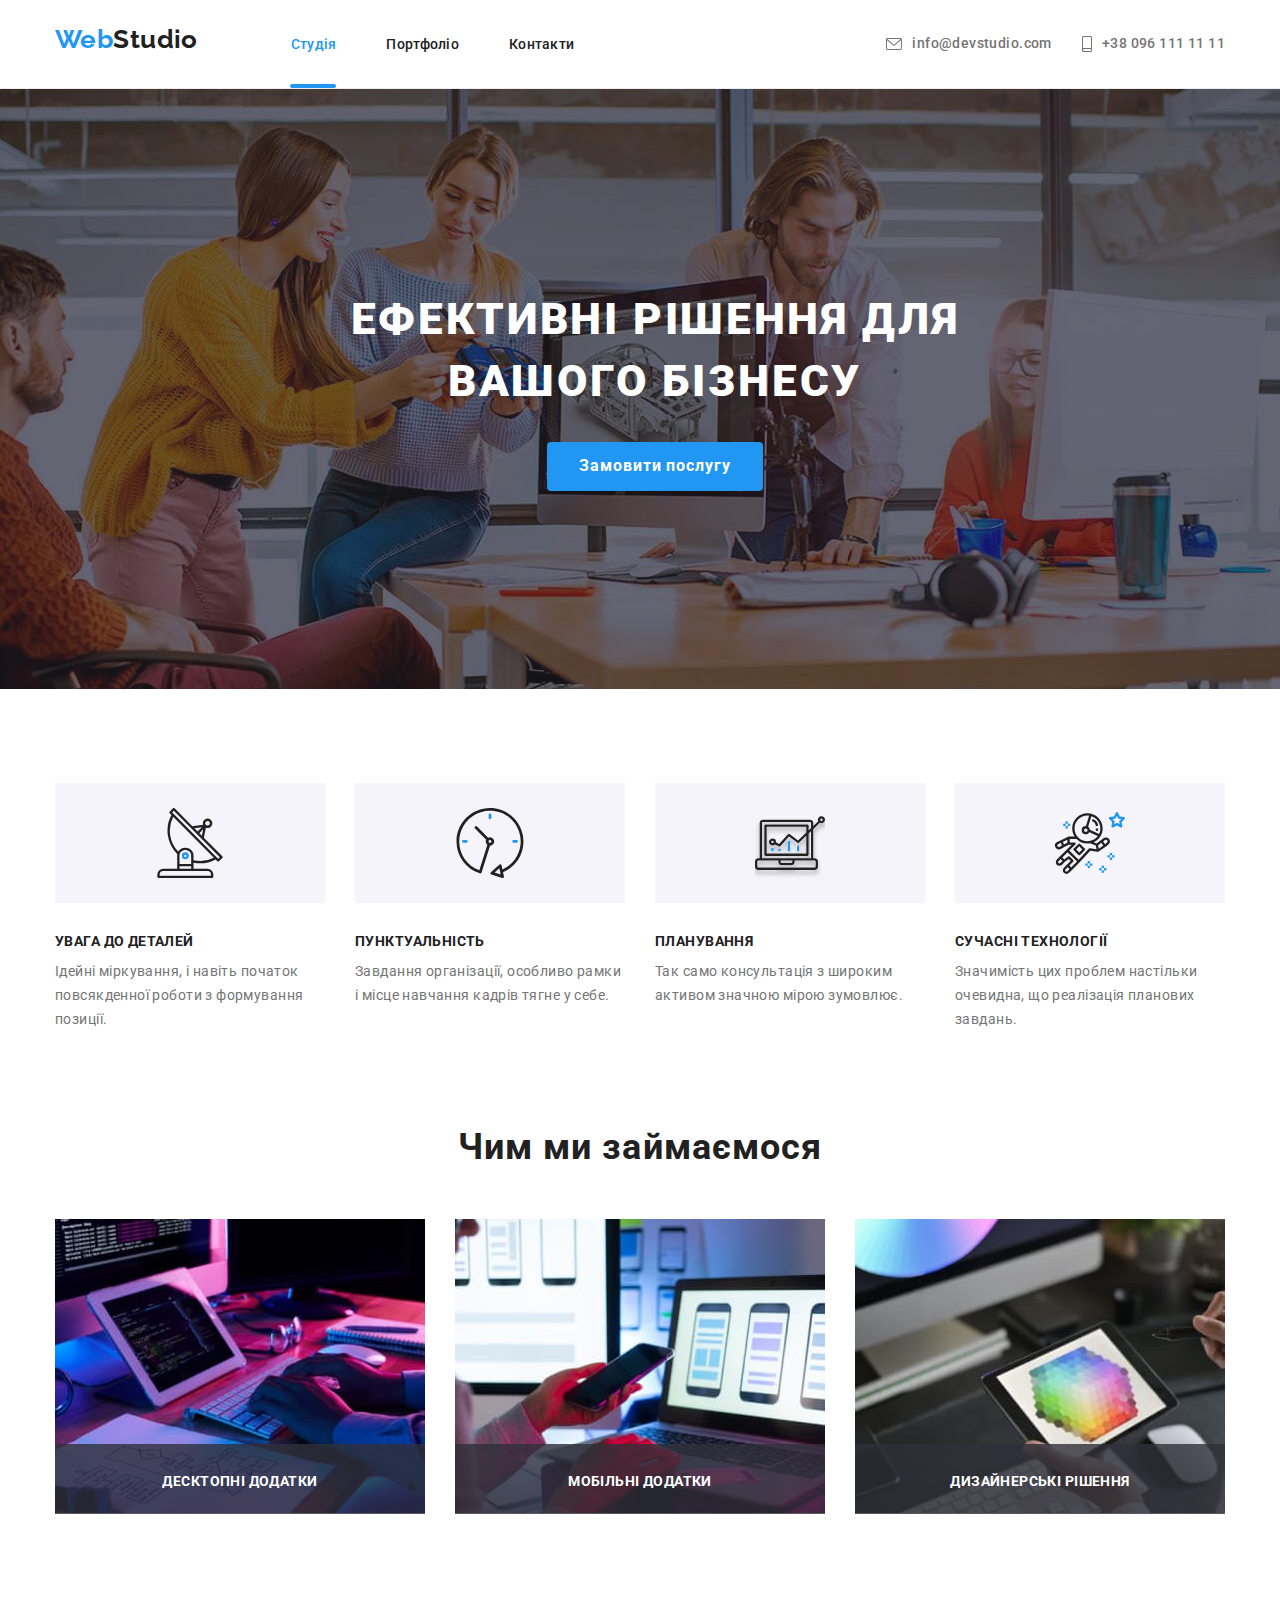
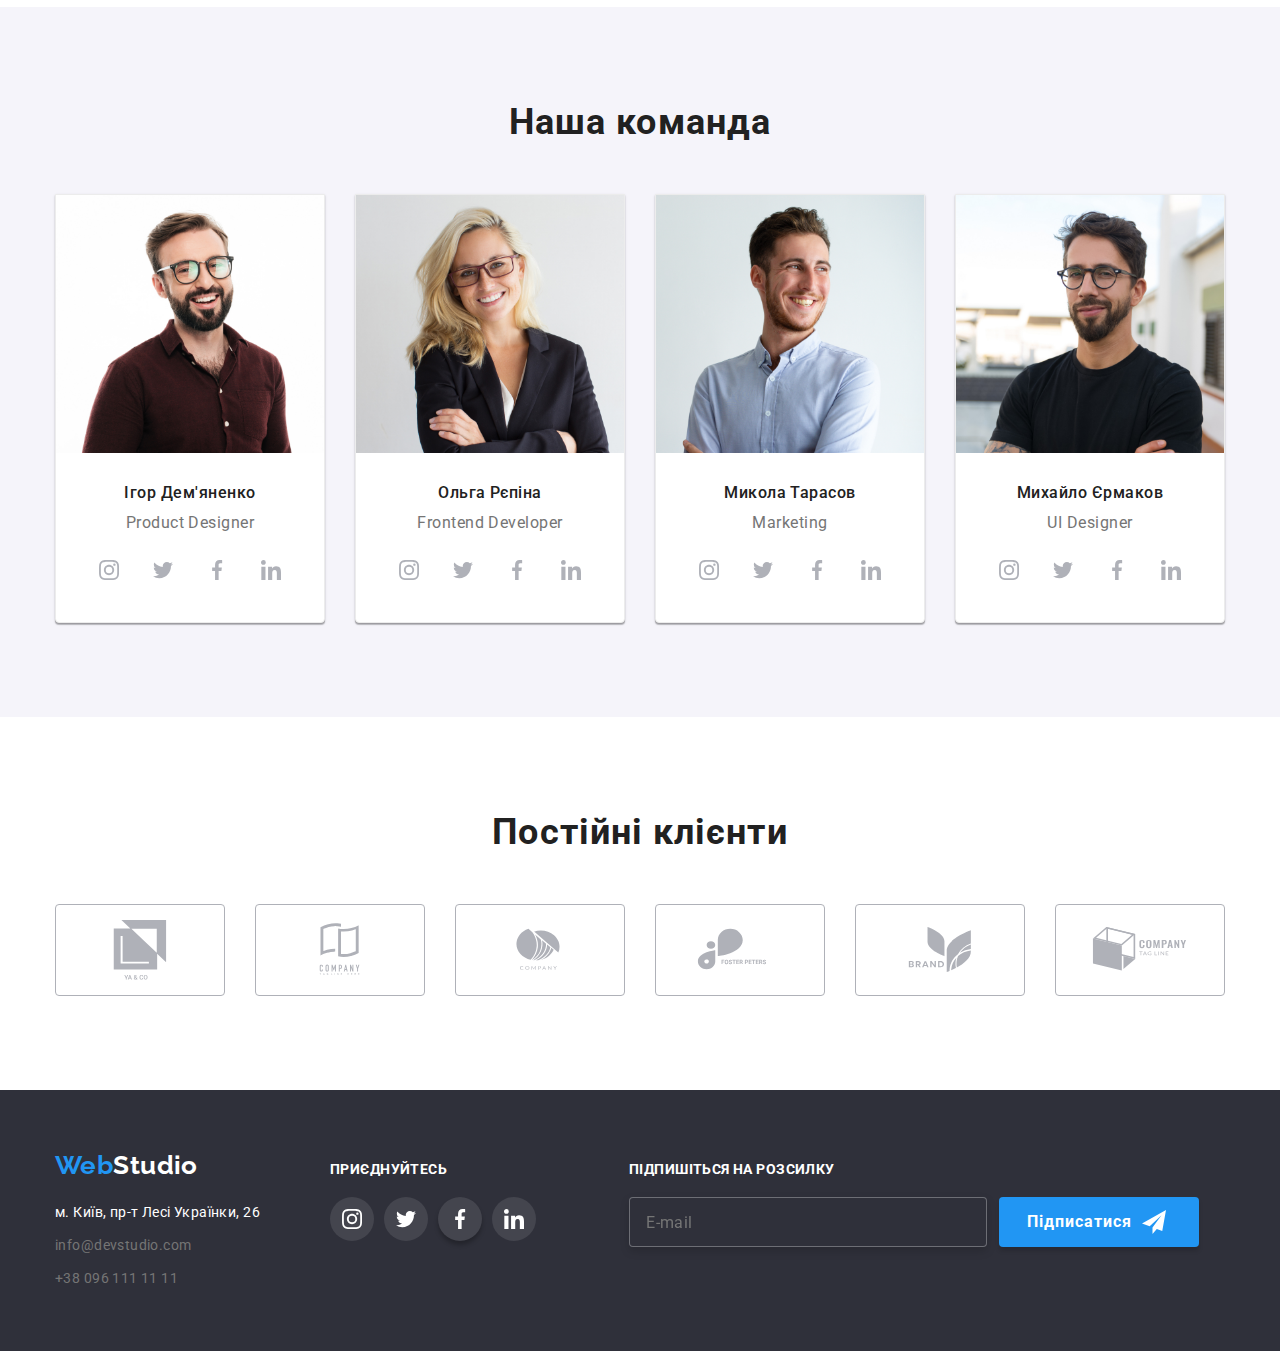
==== commit a08db932: "11" ====
--- a/index.html
+++ b/index.html
@@ -527,17 +527,17 @@
                 </ul>
                 </div>
                 <div class="footer-sub">
-                <div class="subscription">
-                  <label >Підпишіться на розсилку</label> <input type="email" placeholder="E-mail" class="subscry">
+                  <label class="footer-label">Підпишіться на розсилку</label>
+                  <form  class="subscription">
+                     <input type="email" placeholder="E-mail" class="subscry">
+                    <button class="button-sub">Підписатися <svg class="send"><use  href="./img/sprite.svg#icon-icon-send">
+                    </use></svg>
+                  </button>
+                  </form>
                   
-                </div>
-
-                
-                  <button class="button-sub"> Підписатися  <svg class="send"><use  href="./img/sprite.svg#icon-icon-send">
-                  </use></svg>
-                </button>
-                </div>
-                
+                    
+                  </div>
+              
           </div>
            
         </div>
--- a/css/stiles.css
+++ b/css/stiles.css
@@ -1000,15 +1000,16 @@
 
 .subscription{
     display: flex;
-    flex-direction: column;
-    justify-content: center;
-    margin-left: 93px;
+   
+}
+.footer-label{
+    margin: 0;
     text-transform: uppercase;
     font-weight: 700;
     font-size: 14px;
     line-height: 16px;
-}
-
+    margin-bottom: 20px;
+}
 .subscry{
     width: 358px;
     height: 50px;
@@ -1017,7 +1018,7 @@
     filter: drop-shadow(0px 4px 4px rgba(0, 0, 0, 0.15));
     border-radius: 4px;
     padding-left: 16px;
-    margin-top: 20px;
+    
     font-family: 'Roboto';
     font-style: normal;
     font-weight: 400;
@@ -1071,7 +1072,8 @@
 
 .footer-sub{
     display: flex;
-    align-items: flex-end
+    flex-direction: column;
+    margin-left: 93px;
 }
 /* portfolio */
 
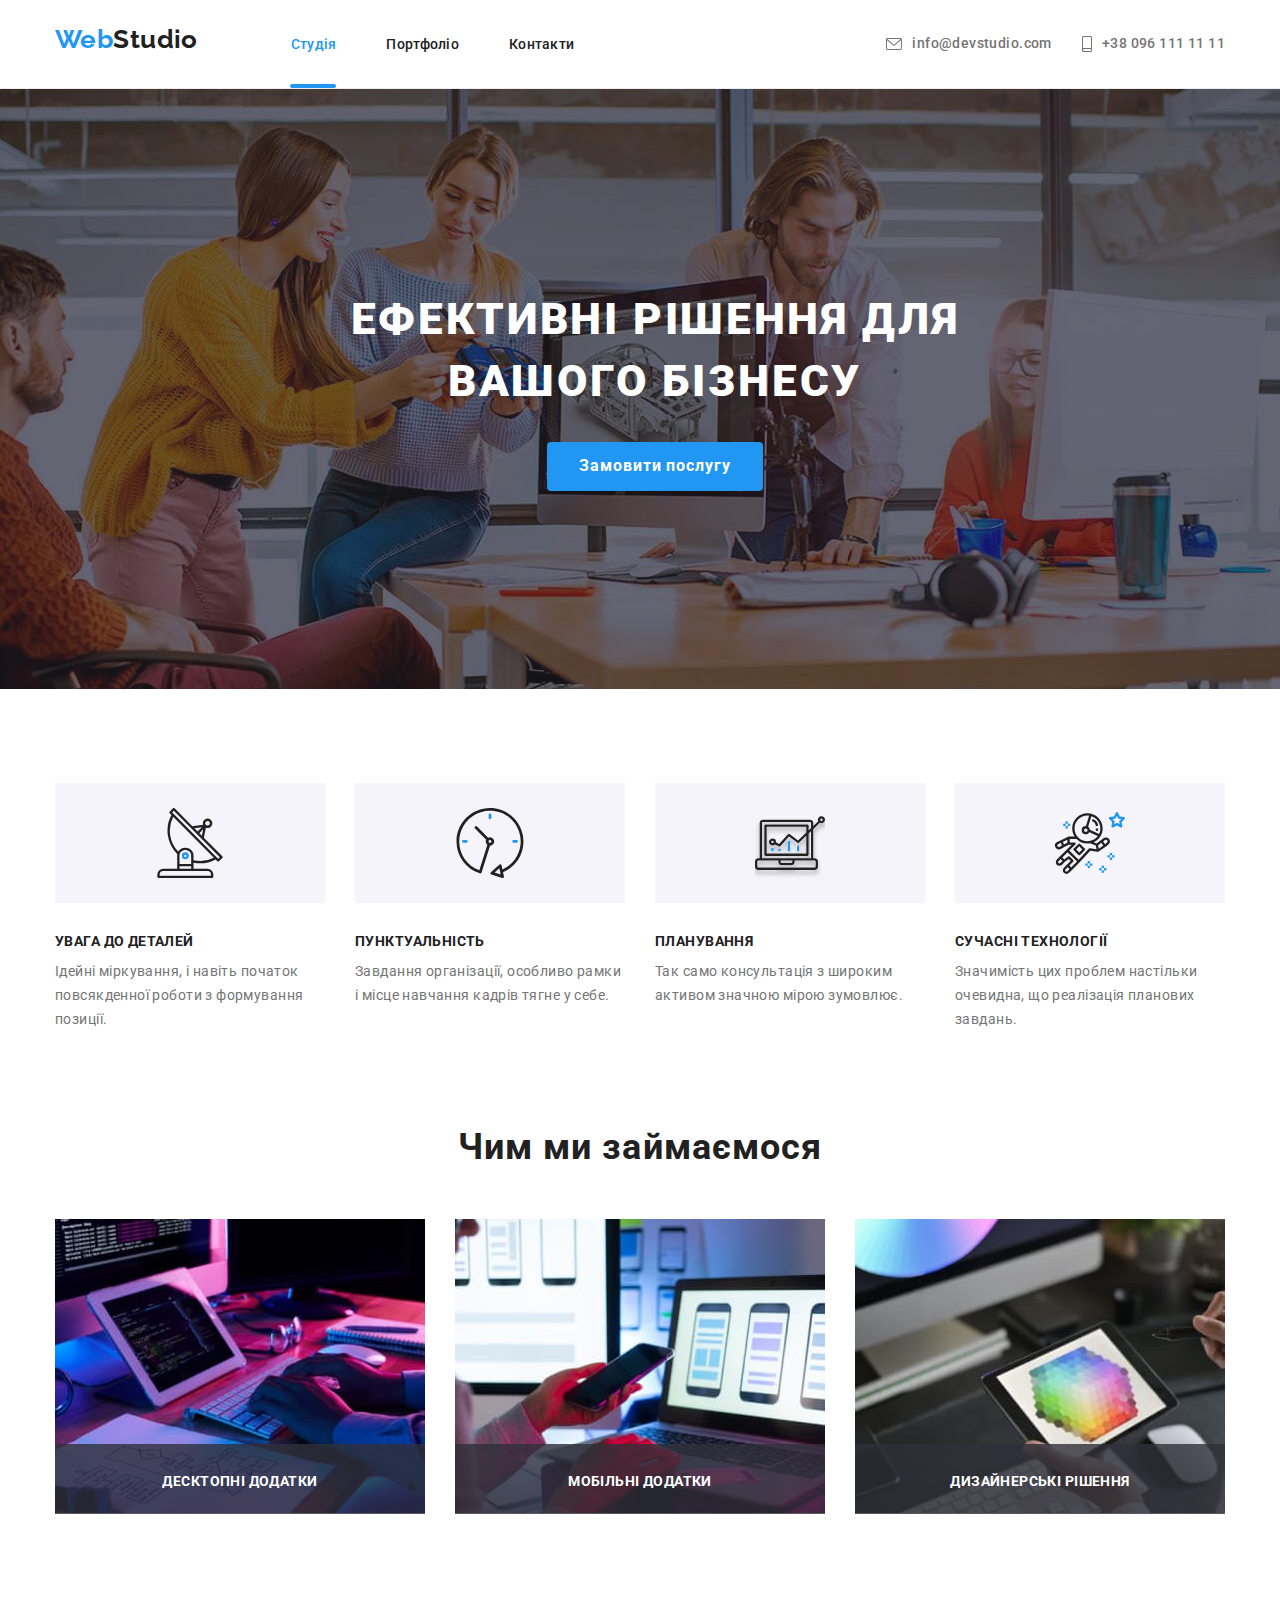
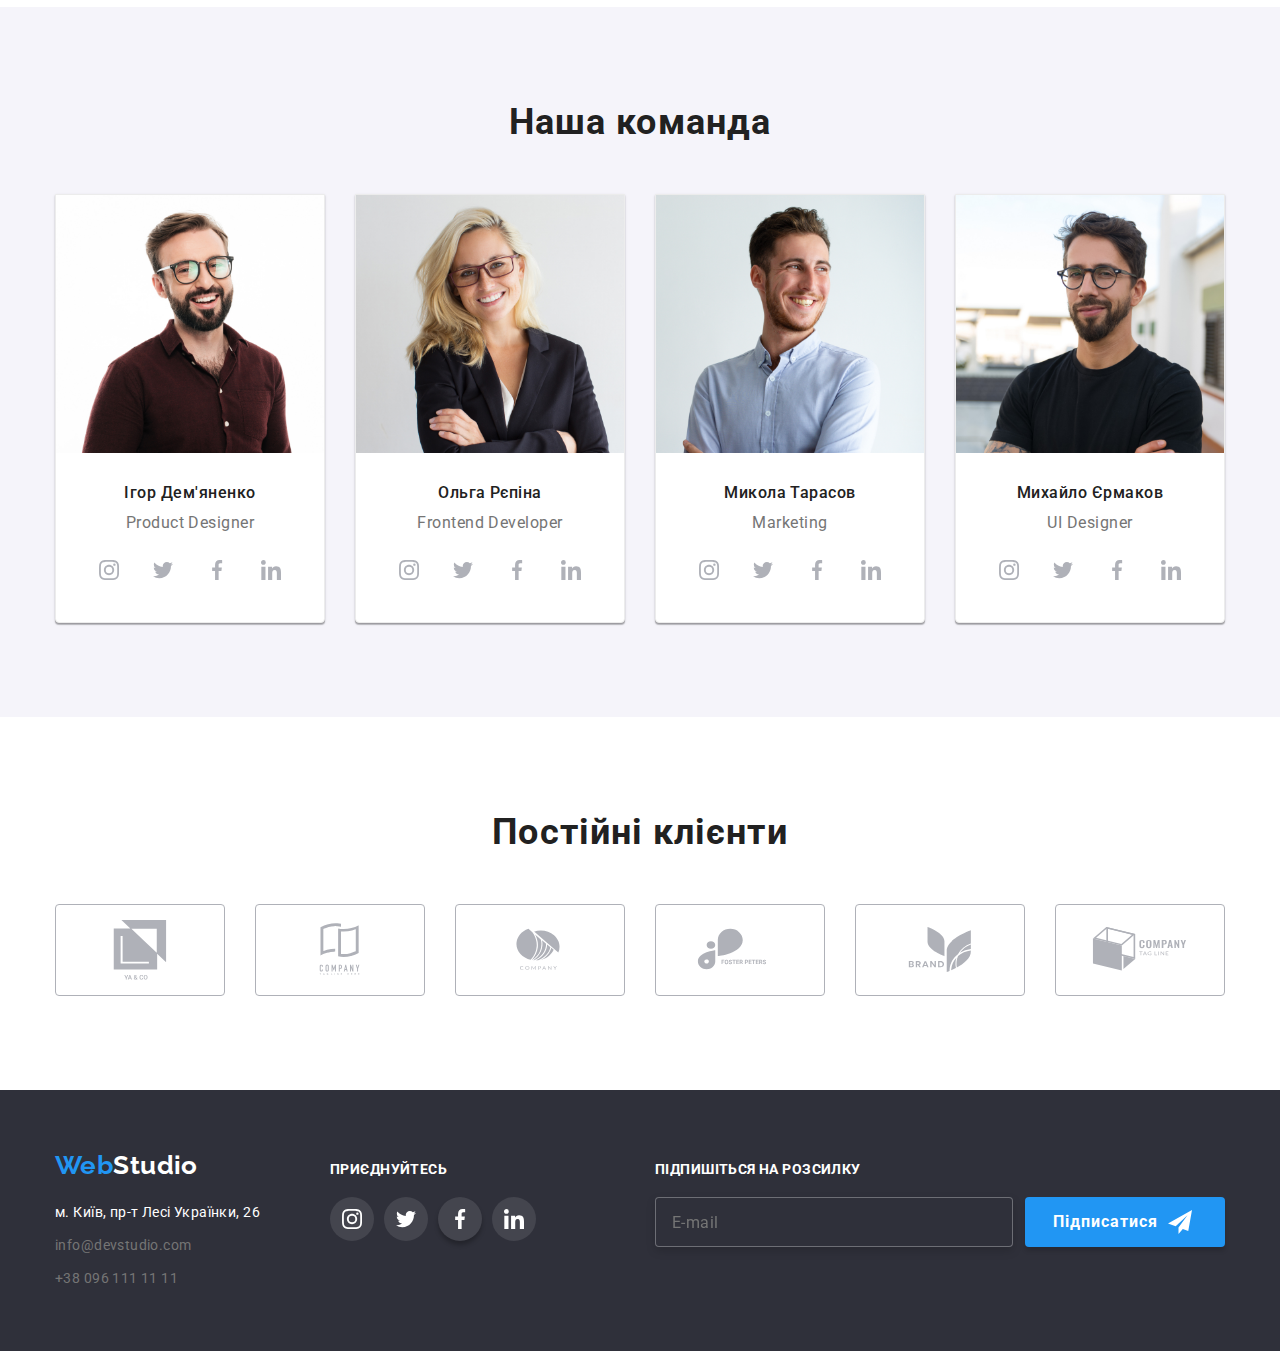
==== commit bc7c7f98: "valid" ====
--- a/index.html
+++ b/index.html
@@ -112,7 +112,7 @@
                     <ul class="what we work">
                         <li class="item">
                             <div class="card-thumb-decstop">
-                                <img src="./img/box1.jpg" alt="верстка" />
+                                <img src="./img/box1.jpg" alt="верстка">
                                 
                               </div>
                             
@@ -120,14 +120,14 @@
 
                         <li  class="item">
                             <div class="card-thumb-mobail">
-                                <img src="./img/box2.jpg" alt="верстка" />
+                                <img src="./img/box2.jpg" alt="верстка">
                               </div>
                             
                         </li>
 
                         <li  class="item">
                             <div class="card-thumb-disain">
-                                <img src="./img/box3.jpg" alt="верстка" />
+                                <img src="./img/box3.jpg" alt="верстка">
                               </div>
                             
                         </li>
@@ -148,7 +148,7 @@
                         <li class="item-team">
                             
                                 <div class="card-thumb">
-                                  <img src="./img/igor.jpg" alt="Ігор Дем'яненко" />
+                                  <img src="./img/igor.jpg" alt="Ігор Дем'яненко">
                                 </div>
                     
                                 <div class="card-comand">
@@ -208,7 +208,7 @@
                         <li class="item-team">
                             
                                 <div class="card-thumb">
-                                  <img src="./img/olga.jpg" alt="Ольга Рєпіна" />
+                                  <img src="./img/olga.jpg" alt="Ольга Рєпіна">
                                 </div>
                     
                                 <div class="card-comand">
@@ -269,7 +269,7 @@
                         <li class="item-team">
                             
                                 <div class="card-thumb">
-                                  <img src="./img/mikola.jpg" alt="Микола Тарасов" />
+                                  <img src="./img/mikola.jpg" alt="Микола Тарасов">
                                 </div>
                     
                                 <div class="card-comand">
@@ -329,7 +329,7 @@
                         <li class="item-team">
                             
                                 <div class="card-thumb">
-                                  <img src="./img/mixailo.jpg" alt="Михайло Єрмаков" />
+                                  <img src="./img/mixailo.jpg" alt="Михайло Єрмаков">
                                 </div>
                     
                                 <div class="card-comand">
@@ -465,15 +465,16 @@
 
           
           <div class="footer">
-                    <ul class="footer-list">
-                      <address>
-                      <a href="./index.html" class="footer logo"><span class="web">Web</span><span class="studio">Studio</span>  </a>
+            <address>
+                     <a href="./index.html" class="footer logo"><span class="web">Web</span><span class="studio">Studio</span>  </a>
+                     <ul class="footer-list">
+                     
                        <li class="item-footer"><a href="https://goo.gl/maps/DoAB9uZvHpaGdHEg8" class="address"> м. Київ, пр-т Лесі Українки, 26</a></li> 
                        <li class="item-footer"><a href="mailto:info@devstudio.com" class="footer-mail ">info@devstudio.com </a></li>
                        <li class="item-footer"><a href="tel:+380961111111" class="footer-phone">+38 096 111 11 11 </a></li>
-                      </address>
+                      
                       </ul>
-
+                    </address>
                 <div class="union">
                   <p class="union-footer">ПРИЄДНУЙТЕСЬ</p>
                 <ul class="link-footer">
@@ -530,7 +531,7 @@
                   <label class="footer-label">Підпишіться на розсилку</label>
                   <form  class="subscription">
                      <input type="email" placeholder="E-mail" class="subscry">
-                    <button class="button-sub">Підписатися <svg class="send"><use  href="./img/sprite.svg#icon-icon-send">
+                    <button type="submit" class="button-sub">Підписатися <svg class="send"><use  href="./img/sprite.svg#icon-icon-send">
                     </use></svg>
                   </button>
                   </form>
@@ -555,10 +556,7 @@
 
             <p class="data">Залиште свої данні, ми вам передзвонимо</p>
 
-
-
-
-            <label  class="form-fild">Ім'я<input type="text" placeholder=" " class="form-input">
+            <label  class="form-fild"> <span class="label_text">Ім'я</span> <input type="text" placeholder=" " class="form-input">
               
               <span class="icon">
                   <svg class="svg-modal">
@@ -571,7 +569,7 @@
           
             
           
-            <label  class="form-fild">Телефон<input type="tel" placeholder=" " class="form-input">
+            <label  class="form-fild"><span class="label_text">Телефон</span><input type="tel" placeholder=" " class="form-input">
               
               <span class="icon">
                   <svg class="svg-modal">
@@ -581,11 +579,8 @@
                     </svg>
               </span>
           </label>
-          
-
-          
-            
-              <label  class="form-fild" >Пошта <input type="email" placeholder=" " class="form-input">
+            
+              <label  class="form-fild" ><span class="label_text">Пошта</span> <input type="email" placeholder=" " class="form-input">
                
                 <span class="icon">
                     <svg class="svg-modal">
@@ -596,21 +591,21 @@
                 </span>
             </label>
           
-            <label > Коментар
-              
-               <textarea name="" placeholder="Введіть текст" ></textarea>
+            <label class="form-fild-textarea"><span class="label_text">Коментар</span> 
+              
+               <textarea name="textarea" placeholder="Введіть текст"  class="texterea"></textarea>
                
             </label>
-           
-          
-
-      
         
-        <label  class="check"><input type="checkbox" name="igree" value=""  class="box">Погоджуюсь з розсилкою та приймаю  <span class="treaty">  Умови договору.</span>
+        <label  class="check">
+          <input type="checkbox"  value=""  class="checkbox">
+          
+          <span class="icon-check"></span>Погоджуюсь з розсилкою та приймаю 
+          <span class="treaty">  Умови договору.</span>
           </label>
        
     
-        <button class="button-send">Відправити</button>
+        <button type="submit" class="button-send">Відправити</button>
 
         <button  class="close-modal" data-modal-close>
           <svg class="svg-modal">
--- a/css/stiles.css
+++ b/css/stiles.css
@@ -364,18 +364,17 @@
     letter-spacing: 0.03em;
     color: var(--accent-color);
 
-    margin-bottom: 30px;
+    margin-bottom: 12px;
   }
 
   .form-fild{
     display: flex;
     flex-direction: column;
     position: relative;
-   
-    
-   
+    margin-bottom: 10px;
    
   }
+
 
 
   /* .form-label{
@@ -397,25 +396,40 @@
     margin: 0;
     display: flex;
     flex-direction: column;
-    margin-bottom: 10px;
-}
-  
+    
+}
+  .label_text{
+    font-weight: 400;
+    font-size: 12px;
+    line-height: 14px;
+    letter-spacing: 0.01em;
+    margin-bottom: 4px;
+  }
  
-  .form-fild input {
+  .form-input {
     margin: 0;
     padding: 16px 20px;
     padding-left: 42px;
     border: 1px solid rgba(33, 33, 33, 0.2);
     border-radius: 4px;
+    outline: 0;
+    outline-offset: 0;
+    transition-duration: 250ms;
+    transition-timing-function: var(--time-transition-duration);
   }
   
-  .form-fild input:focus{
+  .form-input:focus{
     
     border: 1px solid var(--active-link-color);
    
   }
   
-    
+    .form-fild-textarea{
+        margin-bottom: 20px;
+        
+    }
+
+   
   textarea{
        
         resize: none;
@@ -424,9 +438,18 @@
         border-radius: 4px;
         padding: 12px 16px;
         height: 120px;
+        
     }
   
-    textarea:hover{
+    .texterea{
+        appearance: none;
+        outline: 0;
+        outline-offset: 0;
+        transition-duration: 250ms;
+        transition-timing-function: var(--time-transition-duration);
+    }
+
+    .texterea:focus{
         border: 1px solid var(--active-link-color);
     }
 
@@ -459,22 +482,40 @@
       font-weight: 400;
       font-size: 14px;
       line-height: 24px;
-      /* identical to box height, or 171% */
-
       letter-spacing: 0.03em;
-
       color: var(--primary-text-color);
-
+      
     }
-   
-     
-   .box{
+   .icon-check{
+    display: block;
     margin-right: 7px;
     width: 16px;
     height: 15px;
-    
+    border: 2px solid var(--accent-color);
+    border-radius: 2px;
+    transition-duration: 250ms;
+    transition-timing-function: var(--time-transition-duration);
+    box-shadow: 0px 1px 3px rgba(0, 0, 0, 0.12), 0px 1px 1px rgba(0, 0, 0, 0.14), 0px 2px 1px rgba(0, 0, 0, 0.2);
    }
-   
+   .checkbox:checked + .icon-check{
+    background-color: var(--active-link-color);
+    border-color: var(--active-link-color);
+    background-image: url(../img/icon\ check.svg) ;
+    background-position: center;
+    background-repeat: no-repeat;
+    background-origin: border-box;
+   } 
+   .checkbox{
+    position: absolute;
+    margin-right: 7px;
+    width: 16px;
+    height: 15px;
+    /* appearance: none; */
+    width: 1px;
+    height: 1px;
+    overflow: hidden;
+    clip: rect(0 0 0 0);
+   }
   
    .icon{
     position: absolute;
@@ -482,16 +523,16 @@
     top: 50%;
     left: 14px;
     transform: translate (-50%);
-    
-    
-    
+
    }
 
 .svg-modal{
     width: 18px;
     height: 18px;
     top: 50%;
-    transform: translateY(20%);
+    
+    transition-duration: 250ms;
+    transition-timing-function: var(--time-transition-duration);
 }
 
 .form-fild:focus-within > .icon, .form-input:not(:placeholder-shown) + .svg-modal{
@@ -506,21 +547,18 @@
 
 .close-modal{
     display: flex;
-    
-    position: absolute;
-   
-    right: -6px;
+    position: absolute;
+    right: 8px;
     top: 8px;
     width: 30px;
     height: 30px;
-    
     fill: var(--accent-color);
-    
     background-color: var(--primary-bg-color);
-    
     border: 1px solid rgba(0, 0, 0, 0.1);
     border-radius: 50%;
     cursor: pointer;
+    transition-duration: 250ms;
+    transition-timing-function: var(--time-transition-duration);
 }
 
 .close-modal:hover{
@@ -790,8 +828,9 @@
     width: 20px;
     height: 20px;
     padding: 0;
-   
-}
+}
+
+
   .list-social{
     
     margin-left: 10px;
@@ -1027,6 +1066,8 @@
     /* identical to box height, or 125% */
     letter-spacing: 0.03em;
     color: rgba(255, 255, 255, 0.6);
+    outline: 0;
+    outline-offset: 0;
 }
 
 .button-sub{
@@ -1049,7 +1090,8 @@
     cursor: pointer;
     display: flex;
     align-items: center;
-
+    transition-duration: 250ms;
+    transition-timing-function: var(--time-transition-duration);
 }
 
 .button-sub:hover,
@@ -1068,12 +1110,14 @@
     height: 24px;
     fill: var(--primary-bg-color);
     margin-left: 10px;
+    transition-duration: 250ms;
+    transition-timing-function: var(--time-transition-duration);
 }
 
 .footer-sub{
     display: flex;
     flex-direction: column;
-    margin-left: 93px;
+    margin-left: auto ;
 }
 /* portfolio */
 
